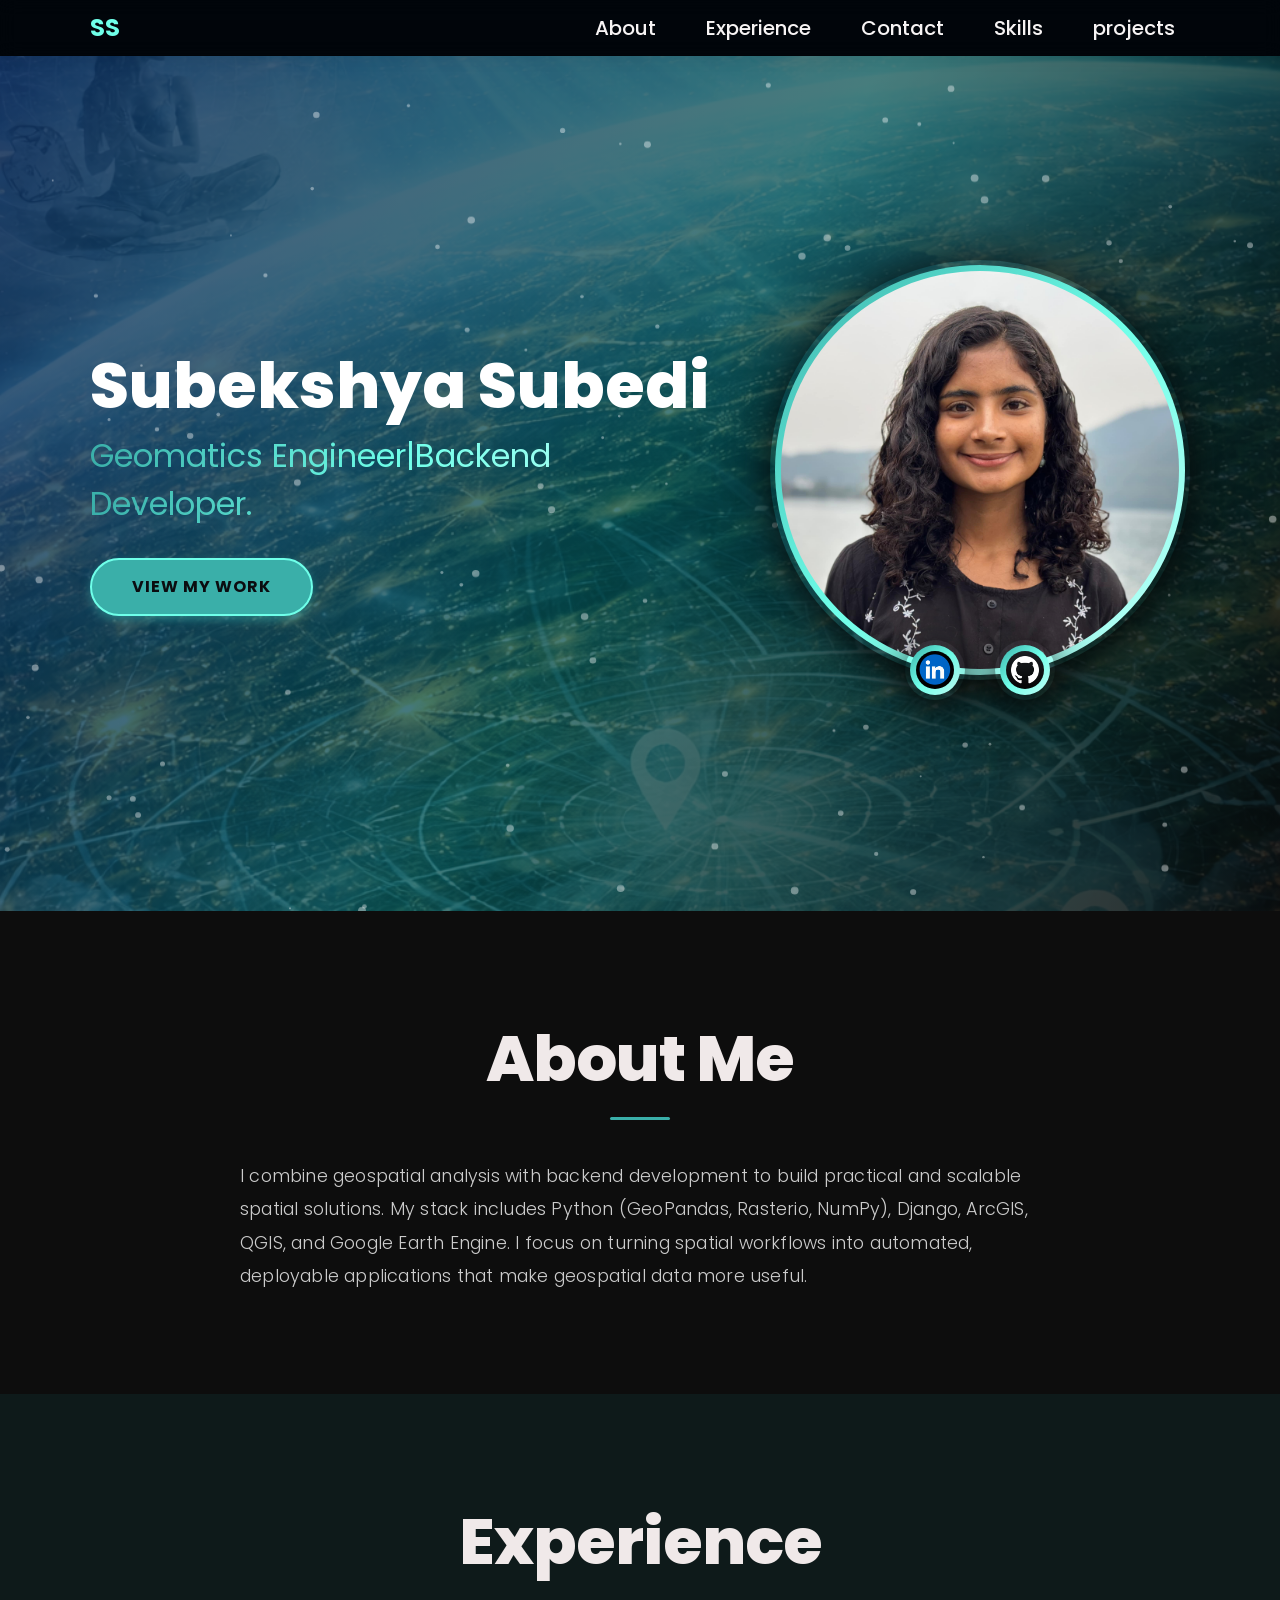
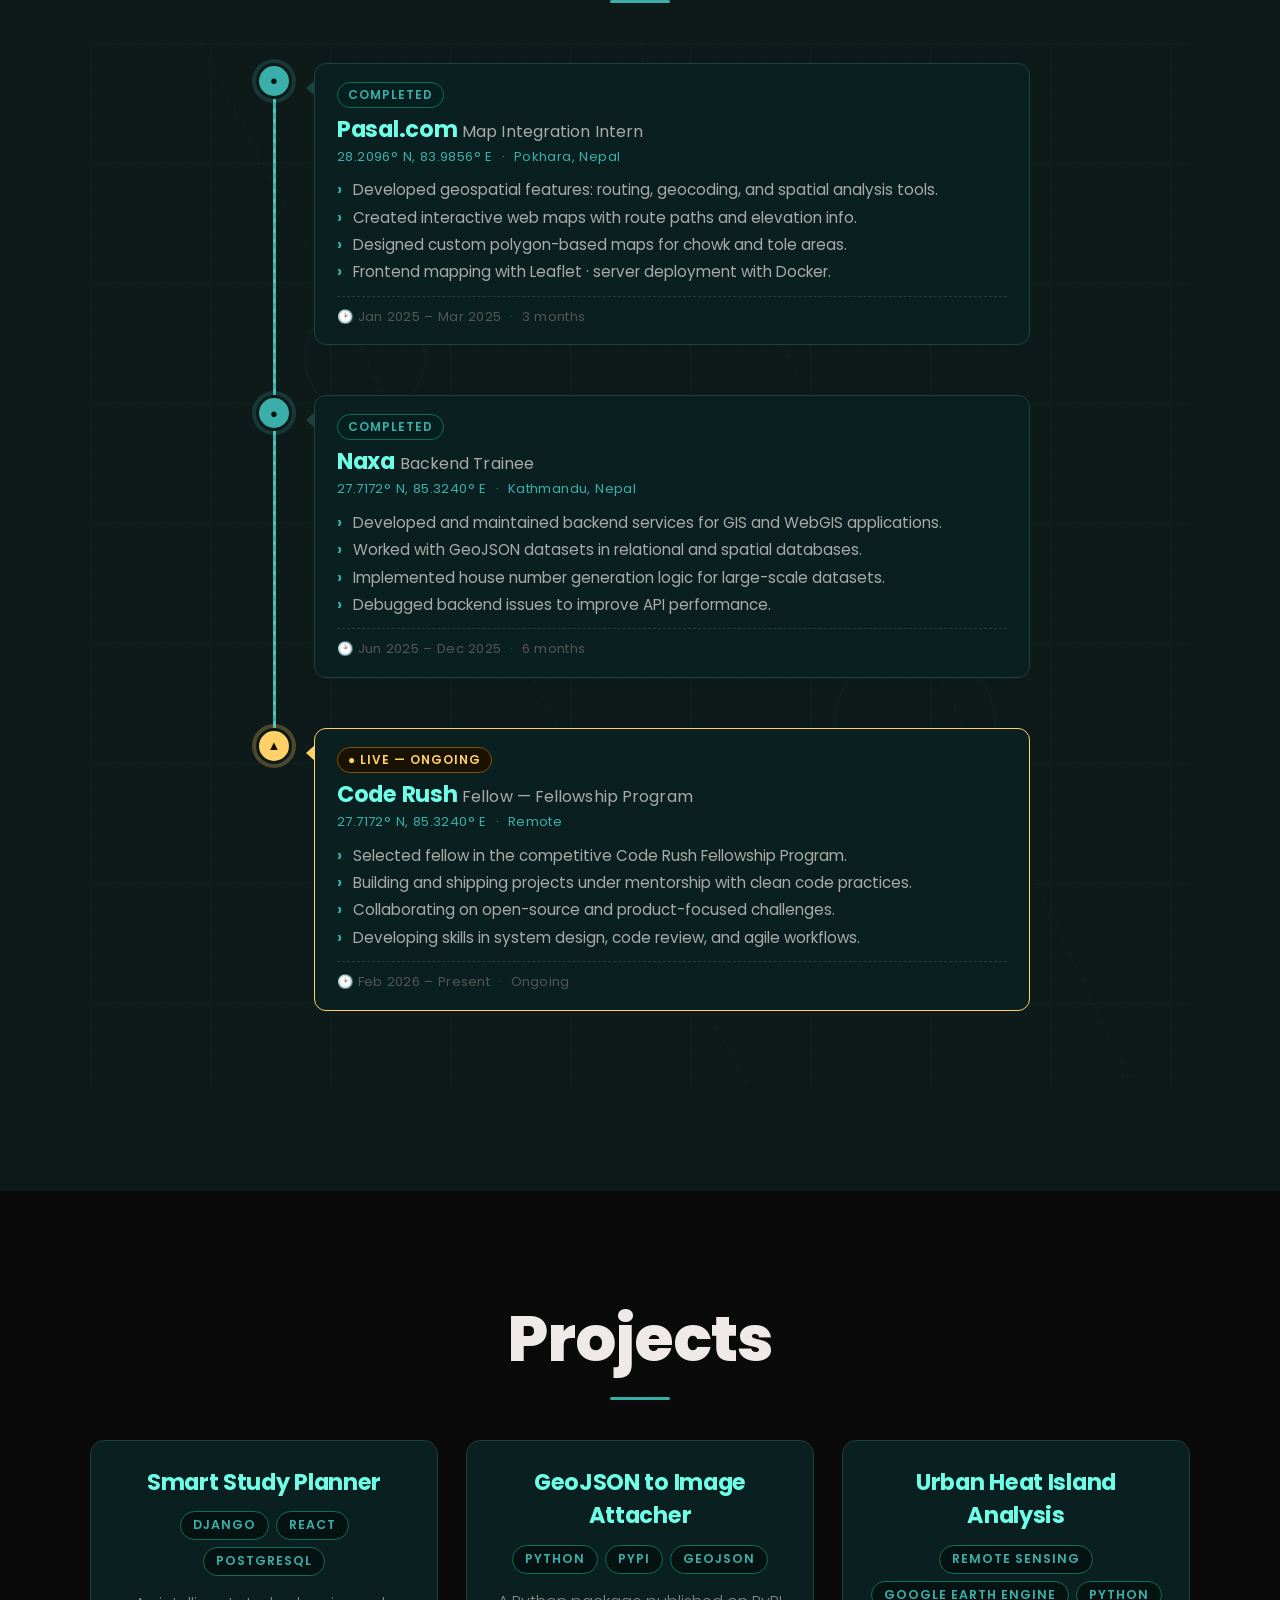
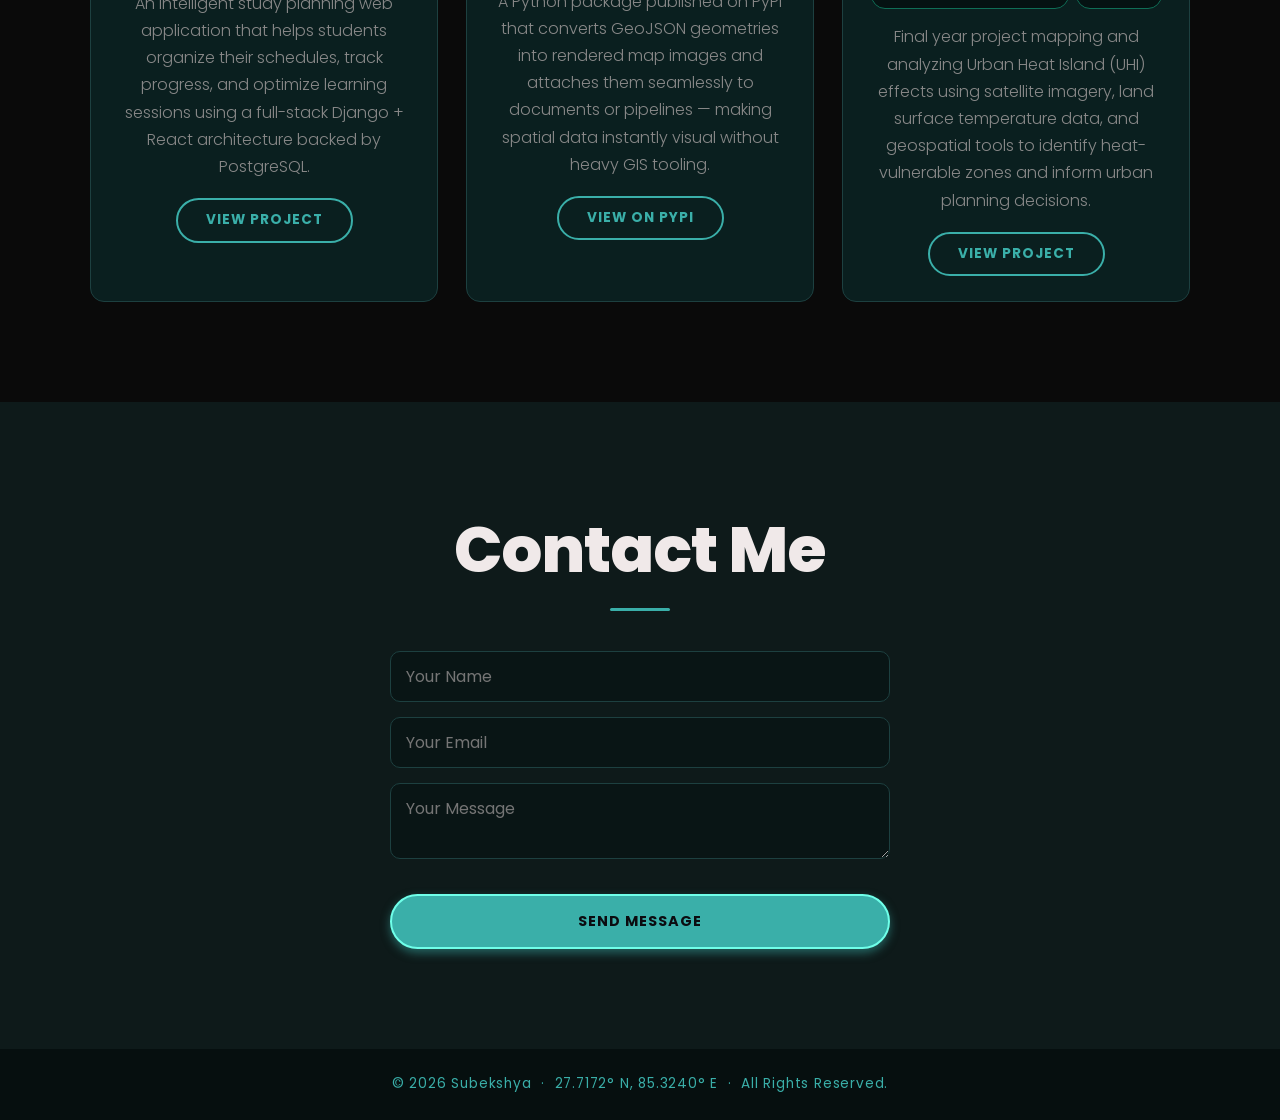
==== index.html @ 86bfb2a7 "Initial commit" ====
<!DOCTYPE html>
<html lang="en">
<head>
  <meta charset="UTF-8">
  <meta name="viewport" content="width=device-width, initial-scale=1.0">
  <title>Subekshya Portfolio</title>
  <link rel="stylesheet" href="style.css">
  <link href="https://fonts.googleapis.com/css2?family=Poppins:wght@300;400;600;700&display=swap" rel="stylesheet">
</head>
<body>
  <header>
    <div class="container header-container">
      <h1 class="logo">SS</h1>
      <nav>
        <ul>
          <li><a href="#about">About</a></li>
          <li><a href="#Experience">Experience</a></li>
          <li><a href="#contact">Contact</a></li>
          <li><a href="#Skills">Skills</a></li>
          <li><a href="#projects">projects</a></li>
        </ul>
      </nav>
    </div>
  </header>

<section id="hero">
  <div class="hero-bg"></div>
  <div class="container hero-content">
    <div class="hero-text">
      <h2 class="hero-name">Subekshya Subedi</h2>
      <p class="hero">Geomatics Engineer|Backend Developer.</p>
      <a href="#projects" class="btn-primary fade-in">View My Work</a>
    </div>
    <div class="hero-image floating">
      <img src="images/your-photo.jpg" alt="Subekshya Portrait">
      <div class="social-links fade-in">
        <a href="https://www.linkedin.com/in/YOUR-LINKEDIN" target="_blank">
          <img src="images/linkin.png" alt="LinkedIn Logo">
        </a>
        <a href="https://github.com/YOUR-GITHUB" target="_blank">
          <img src="images/github.png" alt="GitHub Logo">
        </a>
      </div>
    </div>
  </div>
  <canvas id="heroParticles"></canvas>
</section>

  <section id="about">
    <div class="container">
      <h2 class="section-title">About Me</h2>
      <p class="about-text">I combine geospatial analysis with backend development to build practical and scalable spatial solutions. My stack includes Python (GeoPandas, Rasterio, NumPy), Django, ArcGIS, QGIS, and Google Earth Engine. I focus on turning spatial workflows into automated, deployable applications that make geospatial data more useful.</p>
    </div>
  </section>

  <section id="experience">
    <div class="container">
      <h2 class="section-title">Experience</h2>

      <div class="geo-map">
        <svg class="geo-grid-bg" preserveAspectRatio="xMidYMid slice" xmlns="http://www.w3.org/2000/svg">
          <defs>
            <pattern id="smallgrid" width="24" height="24" patternUnits="userSpaceOnUse">
              <path d="M 24 0 L 0 0 0 24" fill="none" stroke="#3AAFA9" stroke-width="0.3"/>
            </pattern>
            <pattern id="biggrid" width="120" height="120" patternUnits="userSpaceOnUse">
              <rect width="120" height="120" fill="url(#smallgrid)"/>
              <path d="M 120 0 L 0 0 0 120" fill="none" stroke="#3AAFA9" stroke-width="0.6"/>
            </pattern>
          </defs>
          <rect width="100%" height="100%" fill="url(#biggrid)" opacity="0.08"/>
          <line x1="10%" y1="0" x2="60%" y2="100%" stroke="#3AAFA9" stroke-width="0.4" stroke-dasharray="5,10" opacity="0.12"/>
          <line x1="50%" y1="0" x2="95%" y2="100%" stroke="#3AAFA9" stroke-width="0.4" stroke-dasharray="5,10" opacity="0.12"/>
          <circle cx="25%" cy="30%" r="60" fill="none" stroke="#3AAFA9" stroke-width="0.5" opacity="0.1"/>
          <circle cx="75%" cy="65%" r="80" fill="none" stroke="#3AAFA9" stroke-width="0.5" opacity="0.1"/>
        </svg>

        <div class="geo-route">

          <!-- Stop 1 -->
          <div class="geo-stop">
            <div class="geo-spine">
              <div class="geo-pin geo-pin--done">&#9679;</div>
              <div class="geo-line geo-line--filled"></div>
            </div>
            <div class="geo-card">
              <span class="geo-badge geo-badge--done">Completed</span>
              <h3 class="geo-org">Pasal.com <span class="geo-role">Map Integration Intern</span></h3>
              <p class="geo-coord">28.2096° N, 83.9856° E &nbsp;·&nbsp; Pokhara, Nepal</p>
              <ul class="geo-bullets">
                <li>Developed geospatial features: routing, geocoding, and spatial analysis tools.</li>
                <li>Created interactive web maps with route paths and elevation info.</li>
                <li>Designed custom polygon-based maps for chowk and tole areas.</li>
                <li>Frontend mapping with Leaflet · server deployment with Docker.</li>
              </ul>
              <p class="geo-date">&#128337; Jan 2025 – Mar 2025 &nbsp;·&nbsp; 3 months</p>
            </div>
          </div>

          <!-- Stop 2 -->
          <div class="geo-stop">
            <div class="geo-spine">
              <div class="geo-pin geo-pin--done">&#9679;</div>
              <div class="geo-line geo-line--filled"></div>
            </div>
            <div class="geo-card">
              <span class="geo-badge geo-badge--done">Completed</span>
              <h3 class="geo-org">Naxa <span class="geo-role">Backend Trainee</span></h3>
              <p class="geo-coord">27.7172° N, 85.3240° E &nbsp;·&nbsp; Kathmandu, Nepal</p>
              <ul class="geo-bullets">
                <li>Developed and maintained backend services for GIS and WebGIS applications.</li>
                <li>Worked with GeoJSON datasets in relational and spatial databases.</li>
                <li>Implemented house number generation logic for large-scale datasets.</li>
                <li>Debugged backend issues to improve API performance.</li>
              </ul>
              <p class="geo-date">&#128337; Jun 2025 – Dec 2025 &nbsp;·&nbsp; 6 months</p>
            </div>
          </div>

          <!-- Stop 3 — current -->
          <div class="geo-stop">
            <div class="geo-spine">
              <div class="geo-pin geo-pin--current">&#9650;</div>
            </div>
            <div class="geo-card geo-card--current">
              <span class="geo-badge geo-badge--current">&#9679; Live — Ongoing</span>
              <h3 class="geo-org">Code Rush <span class="geo-role">Fellow — Fellowship Program</span></h3>
              <p class="geo-coord">27.7172° N, 85.3240° E &nbsp;·&nbsp; Remote</p>
              <ul class="geo-bullets">
                <li>Selected fellow in the competitive Code Rush Fellowship Program.</li>
                <li>Building and shipping projects under mentorship with clean code practices.</li>
                <li>Collaborating on open-source and product-focused challenges.</li>
                <li>Developing skills in system design, code review, and agile workflows.</li>
              </ul>
              <p class="geo-date">&#128337; Feb 2026 – Present &nbsp;·&nbsp; Ongoing</p>
            </div>
          </div>

        </div>
      </div>
    </div>
  </section>

  <section id="projects">
    <div class="container">
      <h2 class="section-title">Projects</h2>
      <div class="project-grid">

        <div class="project-card">
          <h3>Smart Study Planner</h3>
          <div class="project-tags">
            <span class="tag">Django</span>
            <span class="tag">React</span>
            <span class="tag">PostgreSQL</span>
          </div>
          <p>An intelligent study planning web application that helps students organize their schedules, track progress, and optimize learning sessions using a full-stack Django + React architecture backed by PostgreSQL.</p>
          <a href="#" class="btn-secondary">View Project</a>
        </div>

        <div class="project-card">
          <h3>GeoJSON to Image Attacher</h3>
          <div class="project-tags">
            <span class="tag">Python</span>
            <span class="tag">PyPI</span>
            <span class="tag">GeoJSON</span>
          </div>
          <p>A Python package published on PyPI that converts GeoJSON geometries into rendered map images and attaches them seamlessly to documents or pipelines — making spatial data instantly visual without heavy GIS tooling.</p>
          <a href="https://pypi.org/project/geojson-image-attacher/" target="_blank" class="btn-secondary">View on PyPI</a>
        </div>

        <div class="project-card">
          <h3>Urban Heat Island Analysis</h3>
          <div class="project-tags">
            <span class="tag">Remote Sensing</span>
            <span class="tag">Google Earth Engine</span>
            <span class="tag">Python</span>
          </div>
          <p>Final year project mapping and analyzing Urban Heat Island (UHI) effects using satellite imagery, land surface temperature data, and geospatial tools to identify heat-vulnerable zones and inform urban planning decisions.</p>
          <a href="#" class="btn-secondary">View Project</a>
        </div>

      </div>
    </div>
  </section>

  <section id="contact">
    <div class="container">
      <h2 class="section-title">Contact Me</h2>
      <form id="contactForm">
        <input type="text" placeholder="Your Name" required>
        <input type="email" placeholder="Your Email" required>
        <textarea placeholder="Your Message" required></textarea>
        <button type="submit" class="btn-primary">Send Message</button>
      </form>
    </div>
  </section>

  <footer>
    <p>&copy; 2026 Subekshya &nbsp;·&nbsp; 27.7172° N, 85.3240° E &nbsp;·&nbsp; All Rights Reserved.</p>
  </footer>

  <script src="interactive.js"></script>
</body>
</html>
---- style.css ----
/* Google Font: Poppins */
html {
  scroll-behavior: smooth;
}

* {
  margin: 0;
  padding: 0;
  box-sizing: border-box;
  font-family: 'Poppins', sans-serif;
}

body {
  background: #0a0a0a;
  color: #f0e9e9;
  line-height: 1.5;
  transition: background 0.3s, color 0.3s;
}

/* Containers */
.container {
  width: 90%;
  max-width: 1100px;
  margin: auto;
}

/* ── HEADER ── */
header {
  background: rgba(0, 5, 10, 0.9);
  padding: 10px 0;
  box-shadow: 0 5px 15px rgba(0,0,0,0.05);
  backdrop-filter: blur(9px);
  position: sticky;
  top: 0;
  z-index: 100;
}

.header-container {
  display: flex;
  justify-content: space-between;
  align-items: center;
}

.logo {
  font-weight: 700;
  font-size: 1.5rem;
  color: #6FFFE9;
}

nav ul {
  list-style: none;
  display: flex;
  justify-content: center;
  align-items: center;
  gap: 20px;
  font-size: 20px;
}

nav ul li a {
  text-decoration: none;
  color: #f7f4f4;
  font-weight: 500;
  padding: 8px 15px;
  border-radius: 5px;
  transition: all 0.3s ease;
}

nav ul li a:hover {
  background: #1a3a3a;
  color: #6FFFE9;
}

/* ══════════════════════════════════════
   HERO — DO NOT TOUCH ANYTHING BELOW
   ══════════════════════════════════════ */
.hero-bg {
  position: absolute;
  top: 0; left: 0;
  width: 100%;
  height: 100%;
  background: url('images/satellite-bg.jpg') no-repeat center center/cover;
  filter: brightness(0.7);
  z-index: 0;
  animation: bgMove 30s linear infinite;
}
.hero-bg::after {
  content: "";
  position: absolute;
  top: 0; left: 0;
  width: 100%;
  height: 100%;
  background: linear-gradient(
    120deg,
    rgba(11,61,145,0.7),
    rgba(0,128,128,0.6),
    rgba(10,10,10,0.8)
  );
}

#hero {
  min-height: 95vh;
  background-color: #0a0a0a;
  display: flex;
  align-items: center;
  position: relative;
  overflow: hidden;
  color: #fff;
}

.hero-content {
  display: flex;
  flex-direction: row;
  align-items: center;
  justify-content: space-between;
  gap: 60px;
  width: 90%;
  max-width: 1100px;
  margin: 0 auto;
  z-index: 2;
}

.hero-image {
  flex: 0 0 350px;
  display: flex;
  flex-direction: column;
  align-items: center;
}

.hero-image img {
  width: 420px;
  height: 420px;
  border-radius: 50%;
  padding: 6px;
  background: linear-gradient(135deg,#3AAFA9,#6FFFE9,#C5FFF8);
  border: 5px solid transparent;
  background-clip: padding-box, border-box;
  object-fit: cover;
  box-shadow:
    0 0 65px rgba(8,8,8,0.6),
    0 10px 30px rgba(0,0,0,0.6);
}

.social-links {
  display: flex;
  gap: 30px;
  margin-top: -40px;
}

.social-links a img {
  width: 60px;
  height: 60px;
  transition: 0.3s;
}

.social-links a img:hover {
  transform: scale(1.2);
  filter: none;
}

.hero-text {
  flex: 1;
  text-align: left;
}

.hero-name {
  font-size: 4rem;
  font-weight: 800;
  color: #fff;
  margin-bottom: 10px;
  line-height: 1.1;
  white-space: nowrap;
}

.hero {
  font-size: 2rem;
  margin-bottom: 10px;
  background: linear-gradient(90deg,#3AAFA9,#6FFFE9,#C5FFF8);
  -webkit-background-clip: text;
  -webkit-text-fill-color: transparent;
}

.btn-primary {
  display: inline-block;
  text-decoration: none;
  background: #3AAFA9;
  color: #0b0c10;
  padding: 15px 40px;
  border-radius: 50px;
  font-weight: 700;
  text-transform: uppercase;
  letter-spacing: 1px;
  box-shadow: 0 4px 10px rgba(58,175,169,0.5);
  border: 2px solid #6FFFE9;
  position: relative;
  margin-top: 20px;
}

.btn-primary:hover {
  background: #6FFFE9;
  color: #0b0c10;
  box-shadow: 0 6px 15px rgba(58,175,169,0.6);
  transform: translateY(-2px);
}

#heroParticles {
  position: absolute;
  top: 0; left: 0;
  width: 100%;
  height: 100%;
  z-index: 1;
  pointer-events: none;
}

@media(max-width: 768px) {
  .hero-content { flex-direction: column; text-align: center; }
  .hero-image { margin-top: 20px; }
}
/* ══════════════════════════════════════
   END HERO
   ══════════════════════════════════════ */

/* ── SECTIONS SHARED ── */
section {
  padding: 100px 0;
}

.section-title {
  text-align: center;
  font-size: 4rem;
  margin-bottom: 40px;
  font-weight: 800;
  position: relative;
  color: #f0e9e9;
  font-family: 'Poppins', sans-serif;
  letter-spacing: -1px;
}

.section-title::after {
  content: '';
  width: 60px;
  height: 3px;
  background: #3AAFA9;
  display: block;
  margin: 10px auto 0;
  border-radius: 2px;
}

/* ── ABOUT ── */
#about {
  background: #0d0d0d;
}

.about-text {
  font-size: 1.1rem;
  line-height: 1.9;
  color: #ccc;
  max-width: 800px;
  margin: 20px auto 0;
  text-align: left;
  font-family: 'Poppins', sans-serif;
  font-weight: 300;
  letter-spacing: 0.2px;
}

/* ── EXPERIENCE — GEO MAP ROUTE ── */
#experience {
  background: #0e1a1a;
  padding: 100px 0;
}

.geo-map {
  position: relative;
  width: 100%;
  min-height: 500px;
  padding: 20px 0 30px;
}

.geo-grid-bg {
  position: absolute;
  inset: 0;
  width: 100%;
  height: 100%;
  pointer-events: none;
  z-index: 0;
}

.geo-route {
  position: relative;
  z-index: 2;
  max-width: 780px;
  margin: 0 auto;
  display: flex;
  flex-direction: column;
}

.geo-stop {
  display: flex;
  align-items: stretch;
  gap: 0;
}

/* spine: pin + line */
.geo-spine {
  display: flex;
  flex-direction: column;
  align-items: center;
  width: 48px;
  flex-shrink: 0;
}

.geo-pin {
  width: 36px;
  height: 36px;
  border-radius: 50%;
  display: flex;
  align-items: center;
  justify-content: center;
  font-size: 13px;
  font-weight: 700;
  flex-shrink: 0;
  z-index: 3;
  border: 3px solid #0e1a1a;
}

.geo-pin--done {
  background: #3AAFA9;
  color: #051212;
  box-shadow: 0 0 0 4px rgba(58,175,169,0.2);
}

.geo-pin--current {
  background: #FFD166;
  color: #1a1000;
  box-shadow: 0 0 0 4px rgba(255,209,102,0.25);
  animation: pulse-pin 2s infinite;
}

@keyframes pulse-pin {
  0%, 100% { box-shadow: 0 0 0 4px rgba(255,209,102,0.25); }
  50%       { box-shadow: 0 0 0 8px rgba(255,209,102,0.08); }
}

.geo-line {
  width: 3px;
  flex: 1;
  min-height: 50px;
  background: #1d4040;
  position: relative;
}

.geo-line--filled {
  background: #3AAFA9;
}

.geo-line--filled::after {
  content: '';
  position: absolute;
  inset: 0;
  background: repeating-linear-gradient(
    to bottom,
    rgba(111,255,233,0.3) 0,
    rgba(111,255,233,0.3) 4px,
    transparent 4px,
    transparent 10px
  );
}

/* card */
.geo-card {
  flex: 1;
  background: #0a1f1f;
  border: 1px solid #1d4040;
  border-radius: 12px;
  padding: 18px 22px;
  margin: 0 0 50px 16px;
  position: relative;
}

.geo-card::before {
  content: '';
  position: absolute;
  left: -9px;
  top: 16px;
  width: 0;
  height: 0;
  border-top: 8px solid transparent;
  border-bottom: 8px solid transparent;
  border-right: 9px solid #1d4040;
}

.geo-card--current {
  border-color: #FFD166;
}

.geo-card--current::before {
  border-right-color: #FFD166;
}

.geo-badge {
  display: inline-block;
  font-size: 0.75rem;
  font-weight: 600;
  padding: 3px 10px;
  border-radius: 20px;
  text-transform: uppercase;
  letter-spacing: 1px;
  margin-bottom: 8px;
  font-family: 'Poppins', sans-serif;
}

.geo-badge--done {
  background: #051f1f;
  color: #3AAFA9;
  border: 1px solid #0F6E56;
}

.geo-badge--current {
  background: #1a1200;
  color: #FFD166;
  border: 1px solid #854F0B;
}

.geo-org {
  font-size: 1.4rem;
  font-weight: 700;
  color: #6FFFE9;
  margin-bottom: 4px;
  font-family: 'Poppins', sans-serif;
  letter-spacing: -0.3px;
  line-height: 1.2;
}

.geo-role {
  font-size: 1rem;
  font-weight: 400;
  color: #aaa;
  font-family: 'Poppins', sans-serif;
  letter-spacing: 0.1px;
}

.geo-coord {
  font-size: 0.82rem;
  color: #3AAFA9;
  font-family: 'Poppins', sans-serif;
  font-weight: 400;
  margin-bottom: 10px;
  letter-spacing: 0.4px;
}

.geo-bullets {
  list-style: none;
  padding: 0;
  margin-bottom: 10px;
}

.geo-bullets li {
  font-size: 0.95rem;
  color: #aaa;
  line-height: 1.8;
  padding-left: 16px;
  position: relative;
  font-family: 'Poppins', sans-serif;
  font-weight: 400;
}

.geo-bullets li::before {
  content: '›';
  position: absolute;
  left: 0;
  color: #3AAFA9;
  font-weight: 700;
}

.geo-date {
  font-size: 0.82rem;
  color: #555;
  font-family: 'Poppins', sans-serif;
  font-weight: 400;
  padding-top: 10px;
  border-top: 1px dashed #1d4040;
  letter-spacing: 0.3px;
}

@media(max-width: 768px) {
  .geo-spine { width: 32px; }
  .geo-card { padding: 14px 16px; margin-left: 10px; }
  .geo-org { font-size: 1rem; }
}

/* ── PROJECTS ── */
#projects {
  background: #0a0a0a;
}

.project-grid {
  display: grid;
  grid-template-columns: repeat(auto-fit, minmax(280px, 1fr));
  gap: 28px;
}

.project-card {
  background: #0a1f1f;
  border: 1px solid #1d4040;
  padding: 25px;
  border-radius: 14px;
  transition: all 0.3s ease;
  text-align: center;
}

.project-card:hover {
  transform: translateY(-8px);
  border-color: #3AAFA9;
  box-shadow: 0 8px 30px rgba(58,175,169,0.15);
}

.project-card h3 {
  margin-bottom: 12px;
  color: #6FFFE9;
  font-size: 1.4rem;
  font-weight: 700;
  font-family: 'Poppins', sans-serif;
  letter-spacing: -0.3px;
}

.project-card p {
  margin-bottom: 18px;
  color: #888;
  font-size: 1rem;
  line-height: 1.7;
  font-family: 'Poppins', sans-serif;
  font-weight: 300;
}

/* Project tech stack tags */
.project-tags {
  display: flex;
  flex-wrap: wrap;
  justify-content: center;
  gap: 7px;
  margin-bottom: 14px;
}

.tag {
  background: #051212;
  color: #3AAFA9;
  font-size: 0.78rem;
  font-weight: 600;
  letter-spacing: 1px;
  padding: 4px 12px;
  border-radius: 50px;
  border: 1px solid #0F6E56;
  text-transform: uppercase;
  font-family: 'Poppins', sans-serif;
}

.btn-secondary {
  background: transparent;
  color: #3AAFA9;
  padding: 10px 28px;
  border-radius: 50px;
  text-decoration: none;
  font-weight: 700;
  font-size: 0.85rem;
  border: 2px solid #3AAFA9;
  transition: all 0.3s ease;
  display: inline-block;
  text-transform: uppercase;
  letter-spacing: 1px;
  font-family: 'Poppins', sans-serif;
}

.btn-secondary:hover {
  background: #3AAFA9;
  color: #051212;
}

/* ── CONTACT ── */
#contact {
  background: #0e1a1a;
}

form {
  max-width: 500px;
  margin: auto;
  display: flex;
  flex-direction: column;
  gap: 15px;
}

form input,
form textarea {
  padding: 12px 15px;
  border-radius: 10px;
  border: 1px solid #1d4040;
  background: #091515;
  color: #f0e9e9;
  font-size: 1rem;
  font-family: 'Poppins', sans-serif;
  font-weight: 400;
  transition: all 0.3s ease;
}

form input:focus,
form textarea:focus {
  outline: none;
  border-color: #3AAFA9;
  box-shadow: 0 0 10px rgba(58,175,169,0.2);
}

form button {
  padding: 15px 20px;
  border-radius: 50px;
  border: 2px solid #6FFFE9;
  background: #3AAFA9;
  color: #051212;
  font-weight: 700;
  font-size: 0.9rem;
  cursor: pointer;
  letter-spacing: 1px;
  text-transform: uppercase;
  font-family: 'Poppins', sans-serif;
  transition: all 0.3s ease;
}

form button:hover {
  background: #6FFFE9;
  transform: translateY(-2px);
}

/* ── FOOTER ── */
footer {
  text-align: center;
  padding: 25px 0;
  background: #060f0f;
  color: #3AAFA9;
  font-family: 'Poppins', sans-serif;
  font-size: 0.85rem;
  font-weight: 400;
  letter-spacing: 0.8px;
}
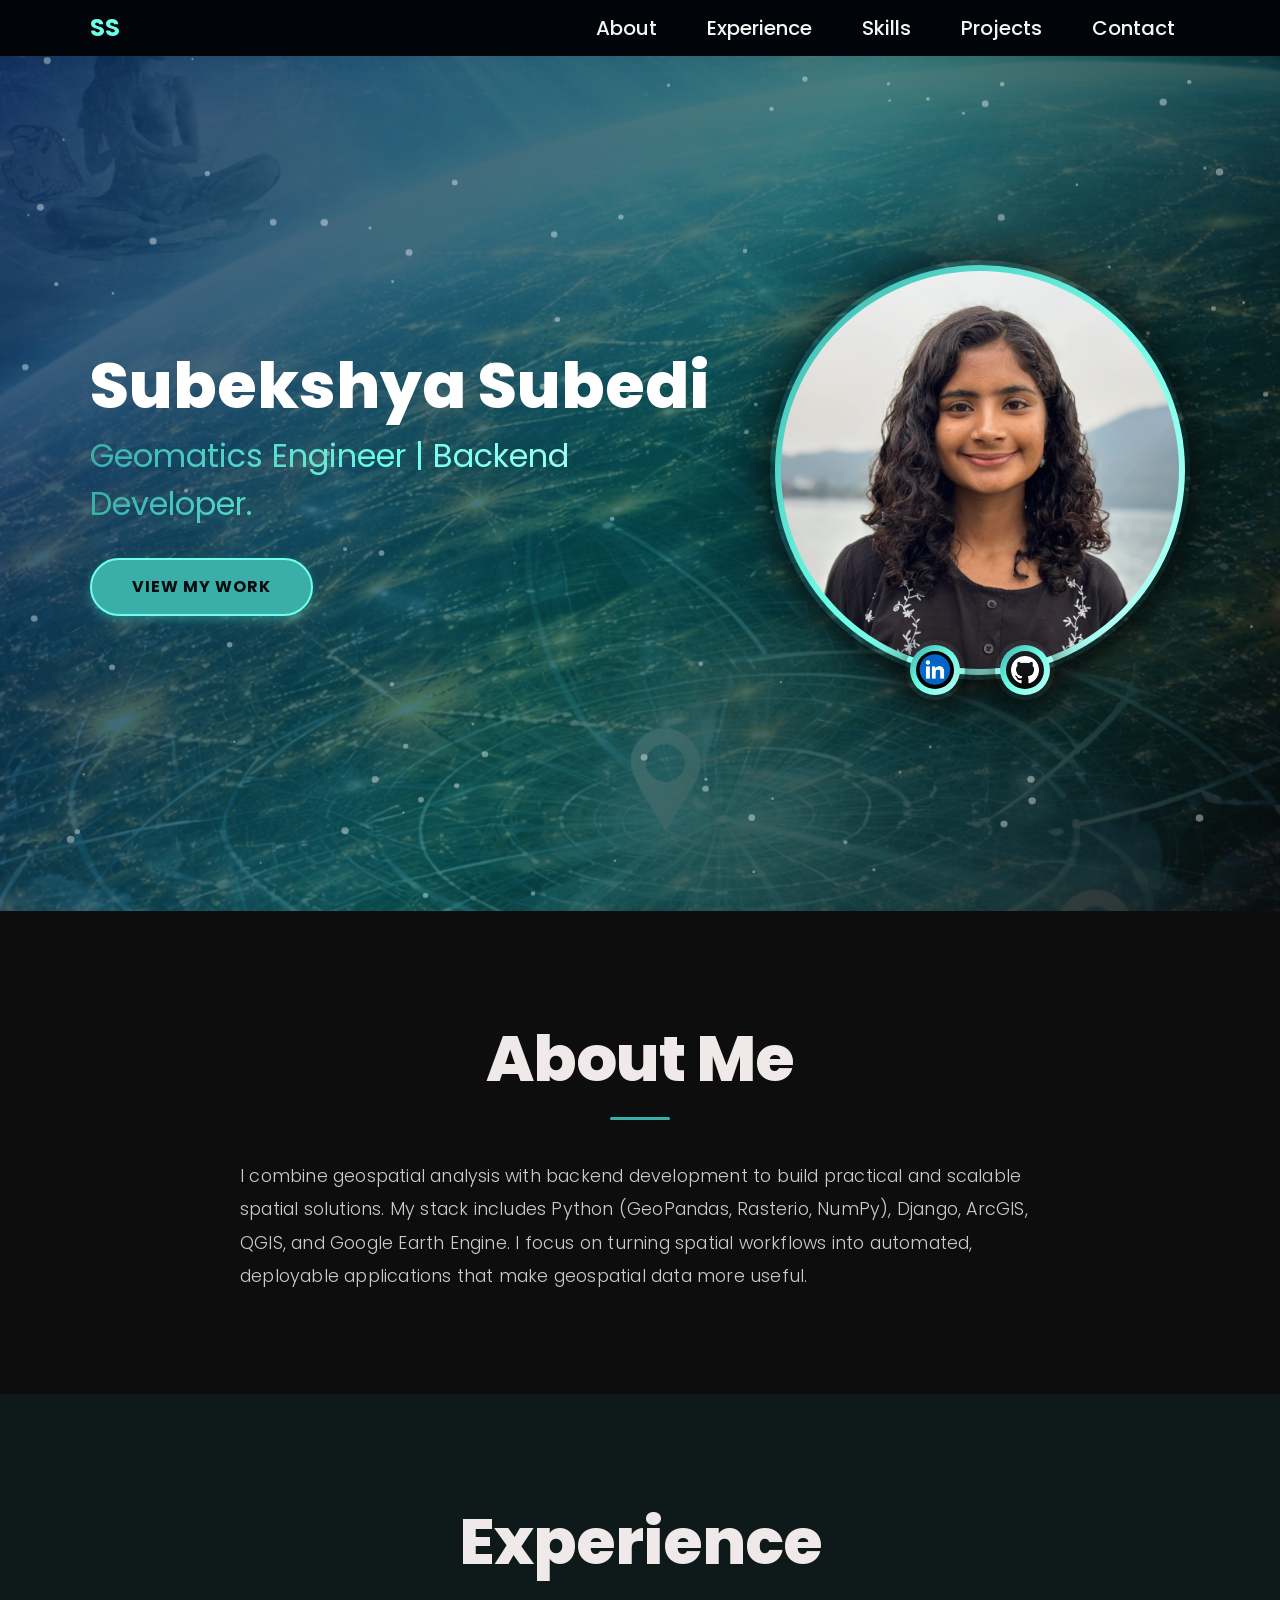
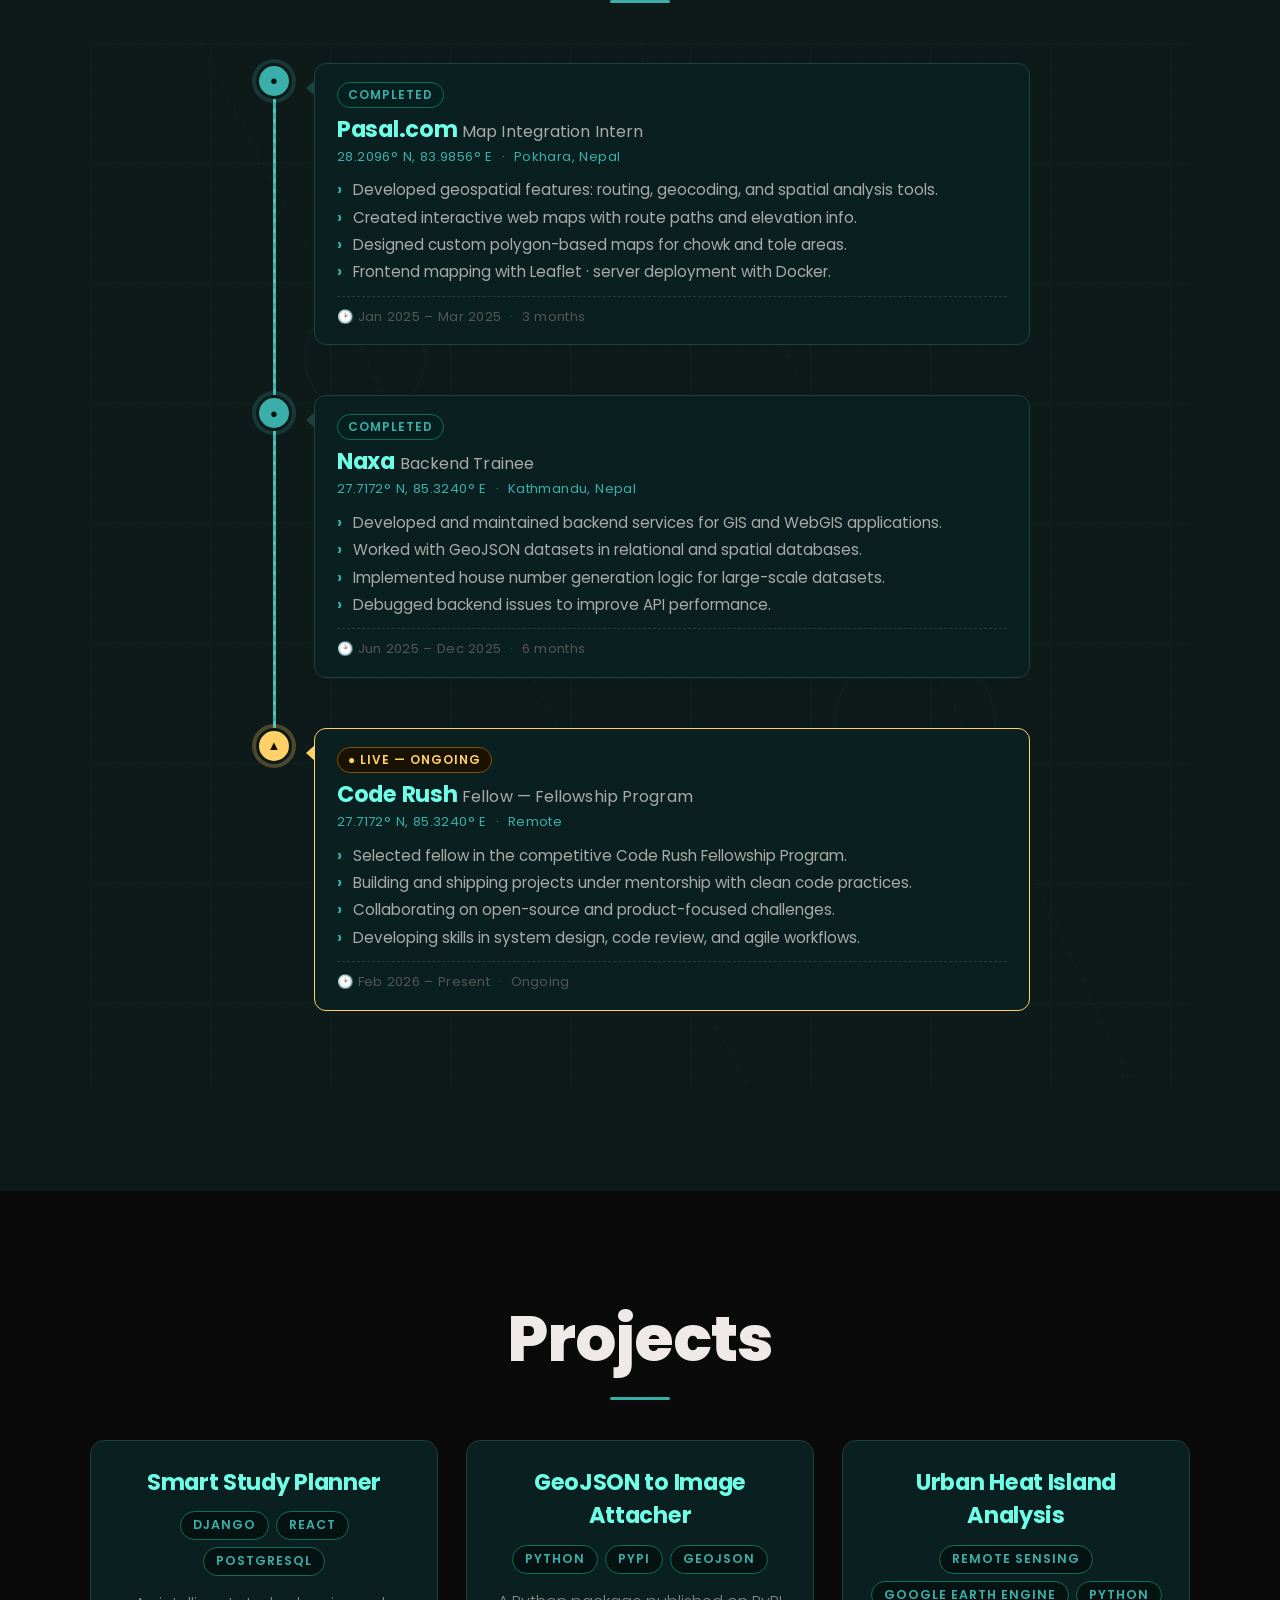
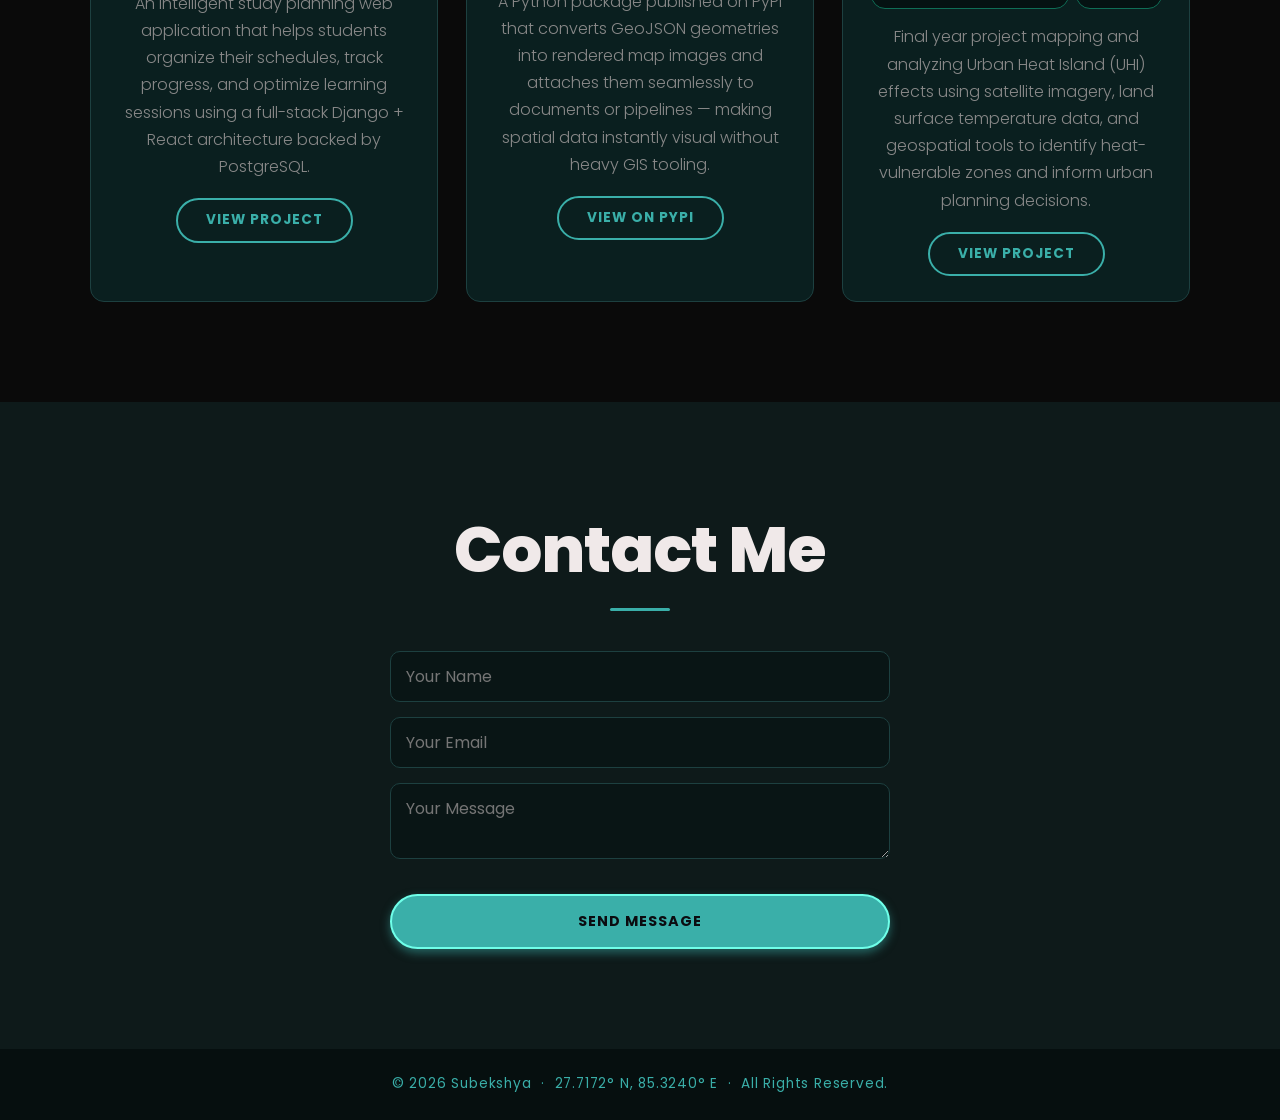
==== commit a9dae0b6: "fix: kept in the seperate files so it will be easy to update" ====
--- a/index.html
+++ b/index.html
@@ -4,59 +4,87 @@
   <meta charset="UTF-8">
   <meta name="viewport" content="width=device-width, initial-scale=1.0">
   <title>Subekshya Portfolio</title>
-  <link rel="stylesheet" href="style.css">
+
+  <!-- ── Fonts ── -->
   <link href="https://fonts.googleapis.com/css2?family=Poppins:wght@300;400;600;700&display=swap" rel="stylesheet">
+
+  <!-- ── Styles — edit each file separately ── -->
+  <link rel="stylesheet" href="css/base.css">       <!-- global resets & shared buttons -->
+  <link rel="stylesheet" href="css/nav.css">        <!-- header & navigation            -->
+  <link rel="stylesheet" href="css/hero.css">       <!-- hero section                   -->
+  <link rel="stylesheet" href="css/about.css">      <!-- about section                  -->
+  <link rel="stylesheet" href="css/experience.css"> <!-- experience / geo route         -->
+  <link rel="stylesheet" href="css/projects.css">   <!-- project cards                  -->
+  <link rel="stylesheet" href="css/contact.css">    <!-- contact form & footer          -->
 </head>
 <body>
+
+  <!-- ════════════════════════════════════
+       SECTIONS — edit each file separately
+       sections/nav.html
+       sections/hero.html
+       sections/about.html
+       sections/experience.html
+       sections/projects.html
+       sections/contact.html
+  ════════════════════════════════════ -->
+
+  <!-- NAV -->
   <header>
     <div class="container header-container">
       <h1 class="logo">SS</h1>
       <nav>
         <ul>
           <li><a href="#about">About</a></li>
-          <li><a href="#Experience">Experience</a></li>
+          <li><a href="#experience">Experience</a></li>
+          <li><a href="#Skills">Skills</a></li>
+          <li><a href="#projects">Projects</a></li>
           <li><a href="#contact">Contact</a></li>
-          <li><a href="#Skills">Skills</a></li>
-          <li><a href="#projects">projects</a></li>
         </ul>
       </nav>
     </div>
   </header>
 
-<section id="hero">
-  <div class="hero-bg"></div>
-  <div class="container hero-content">
-    <div class="hero-text">
-      <h2 class="hero-name">Subekshya Subedi</h2>
-      <p class="hero">Geomatics Engineer|Backend Developer.</p>
-      <a href="#projects" class="btn-primary fade-in">View My Work</a>
-    </div>
-    <div class="hero-image floating">
-      <img src="images/your-photo.jpg" alt="Subekshya Portrait">
-      <div class="social-links fade-in">
-        <a href="https://www.linkedin.com/in/YOUR-LINKEDIN" target="_blank">
-          <img src="images/linkin.png" alt="LinkedIn Logo">
-        </a>
-        <a href="https://github.com/YOUR-GITHUB" target="_blank">
-          <img src="images/github.png" alt="GitHub Logo">
-        </a>
-      </div>
-    </div>
-  </div>
-  <canvas id="heroParticles"></canvas>
-</section>
-
+  <!-- HERO -->
+  <section id="hero">
+    <div class="hero-bg"></div>
+    <div class="container hero-content">
+      <div class="hero-text">
+        <h2 class="hero-name">Subekshya Subedi</h2>
+        <p class="hero">Geomatics Engineer | Backend Developer.</p>
+        <a href="#projects" class="btn-primary fade-in">View My Work</a>
+      </div>
+      <div class="hero-image floating">
+        <img src="images/your-photo.jpg" alt="Subekshya Portrait">
+        <div class="social-links fade-in">
+          <a href="https://www.linkedin.com/in/YOUR-LINKEDIN" target="_blank">
+            <img src="images/linkin.png" alt="LinkedIn Logo">
+          </a>
+          <a href="https://github.com/YOUR-GITHUB" target="_blank">
+            <img src="images/github.png" alt="GitHub Logo">
+          </a>
+        </div>
+      </div>
+    </div>
+    <canvas id="heroParticles"></canvas>
+  </section>
+
+  <!-- ABOUT -->
   <section id="about">
     <div class="container">
       <h2 class="section-title">About Me</h2>
-      <p class="about-text">I combine geospatial analysis with backend development to build practical and scalable spatial solutions. My stack includes Python (GeoPandas, Rasterio, NumPy), Django, ArcGIS, QGIS, and Google Earth Engine. I focus on turning spatial workflows into automated, deployable applications that make geospatial data more useful.</p>
-    </div>
-  </section>
-
+      <p class="about-text">
+        I combine geospatial analysis with backend development to build practical and scalable spatial solutions.
+        My stack includes Python (GeoPandas, Rasterio, NumPy), Django, ArcGIS, QGIS, and Google Earth Engine.
+        I focus on turning spatial workflows into automated, deployable applications that make geospatial data more useful.
+      </p>
+    </div>
+  </section>
+
+  <!-- EXPERIENCE -->
   <section id="experience">
     <div class="container">
       <h2 class="section-title">Experience</h2>
-
       <div class="geo-map">
         <svg class="geo-grid-bg" preserveAspectRatio="xMidYMid slice" xmlns="http://www.w3.org/2000/svg">
           <defs>
@@ -74,7 +102,6 @@
           <circle cx="25%" cy="30%" r="60" fill="none" stroke="#3AAFA9" stroke-width="0.5" opacity="0.1"/>
           <circle cx="75%" cy="65%" r="80" fill="none" stroke="#3AAFA9" stroke-width="0.5" opacity="0.1"/>
         </svg>
-
         <div class="geo-route">
 
           <!-- Stop 1 -->
@@ -141,6 +168,7 @@
     </div>
   </section>
 
+  <!-- PROJECTS -->
   <section id="projects">
     <div class="container">
       <h2 class="section-title">Projects</h2>
@@ -153,7 +181,9 @@
             <span class="tag">React</span>
             <span class="tag">PostgreSQL</span>
           </div>
-          <p>An intelligent study planning web application that helps students organize their schedules, track progress, and optimize learning sessions using a full-stack Django + React architecture backed by PostgreSQL.</p>
+          <p>An intelligent study planning web application that helps students organize their schedules,
+             track progress, and optimize learning sessions using a full-stack Django + React architecture
+             backed by PostgreSQL.</p>
           <a href="#" class="btn-secondary">View Project</a>
         </div>
 
@@ -164,7 +194,9 @@
             <span class="tag">PyPI</span>
             <span class="tag">GeoJSON</span>
           </div>
-          <p>A Python package published on PyPI that converts GeoJSON geometries into rendered map images and attaches them seamlessly to documents or pipelines — making spatial data instantly visual without heavy GIS tooling.</p>
+          <p>A Python package published on PyPI that converts GeoJSON geometries into rendered map images
+             and attaches them seamlessly to documents or pipelines — making spatial data instantly visual
+             without heavy GIS tooling.</p>
           <a href="https://pypi.org/project/geojson-image-attacher/" target="_blank" class="btn-secondary">View on PyPI</a>
         </div>
 
@@ -175,7 +207,9 @@
             <span class="tag">Google Earth Engine</span>
             <span class="tag">Python</span>
           </div>
-          <p>Final year project mapping and analyzing Urban Heat Island (UHI) effects using satellite imagery, land surface temperature data, and geospatial tools to identify heat-vulnerable zones and inform urban planning decisions.</p>
+          <p>Final year project mapping and analyzing Urban Heat Island (UHI) effects using satellite imagery,
+             land surface temperature data, and geospatial tools to identify heat-vulnerable zones and inform
+             urban planning decisions.</p>
           <a href="#" class="btn-secondary">View Project</a>
         </div>
 
@@ -183,6 +217,7 @@
     </div>
   </section>
 
+  <!-- CONTACT -->
   <section id="contact">
     <div class="container">
       <h2 class="section-title">Contact Me</h2>
@@ -195,10 +230,15 @@
     </div>
   </section>
 
+  <!-- FOOTER -->
   <footer>
     <p>&copy; 2026 Subekshya &nbsp;·&nbsp; 27.7172° N, 85.3240° E &nbsp;·&nbsp; All Rights Reserved.</p>
   </footer>
 
-  <script src="interactive.js"></script>
+  <!-- ── Scripts — edit each file separately ── -->
+  <script src="js/particles.js"></script>   <!-- Hero canvas particles     -->
+  <script src="js/timeline.js"></script>    <!-- Experience scroll reveal   -->
+  <script src="js/contact.js"></script>     <!-- Contact form submission    -->
+
 </body>
 </html>
--- a/css/base.css
+++ b/css/base.css
@@ -0,0 +1,94 @@
+/* ── BASE — global resets & shared styles ── */
+html {
+  scroll-behavior: smooth;
+}
+
+* {
+  margin: 0;
+  padding: 0;
+  box-sizing: border-box;
+  font-family: 'Poppins', sans-serif;
+}
+
+body {
+  background: #0a0a0a;
+  color: #f0e9e9;
+  line-height: 1.5;
+  transition: background 0.3s, color 0.3s;
+}
+
+.container {
+  width: 90%;
+  max-width: 1100px;
+  margin: auto;
+}
+
+section {
+  padding: 100px 0;
+}
+
+.section-title {
+  text-align: center;
+  font-size: 4rem;
+  margin-bottom: 40px;
+  font-weight: 800;
+  position: relative;
+  color: #f0e9e9;
+  font-family: 'Poppins', sans-serif;
+  letter-spacing: -1px;
+}
+
+.section-title::after {
+  content: '';
+  width: 60px;
+  height: 3px;
+  background: #3AAFA9;
+  display: block;
+  margin: 10px auto 0;
+  border-radius: 2px;
+}
+
+/* Shared buttons */
+.btn-primary {
+  display: inline-block;
+  text-decoration: none;
+  background: #3AAFA9;
+  color: #0b0c10;
+  padding: 15px 40px;
+  border-radius: 50px;
+  font-weight: 700;
+  text-transform: uppercase;
+  letter-spacing: 1px;
+  box-shadow: 0 4px 10px rgba(58,175,169,0.5);
+  border: 2px solid #6FFFE9;
+  position: relative;
+  margin-top: 20px;
+}
+
+.btn-primary:hover {
+  background: #6FFFE9;
+  color: #0b0c10;
+  box-shadow: 0 6px 15px rgba(58,175,169,0.6);
+  transform: translateY(-2px);
+}
+
+.btn-secondary {
+  background: transparent;
+  color: #3AAFA9;
+  padding: 10px 28px;
+  border-radius: 50px;
+  text-decoration: none;
+  font-weight: 700;
+  font-size: 0.85rem;
+  border: 2px solid #3AAFA9;
+  transition: all 0.3s ease;
+  display: inline-block;
+  text-transform: uppercase;
+  letter-spacing: 1px;
+  font-family: 'Poppins', sans-serif;
+}
+
+.btn-secondary:hover {
+  background: #3AAFA9;
+  color: #051212;
+}
--- a/css/nav.css
+++ b/css/nav.css
@@ -0,0 +1,45 @@
+/* ── NAV ── */
+header {
+  background: rgba(0, 5, 10, 0.9);
+  padding: 10px 0;
+  box-shadow: 0 5px 15px rgba(0,0,0,0.05);
+  backdrop-filter: blur(9px);
+  position: sticky;
+  top: 0;
+  z-index: 100;
+}
+
+.header-container {
+  display: flex;
+  justify-content: space-between;
+  align-items: center;
+}
+
+.logo {
+  font-weight: 700;
+  font-size: 1.5rem;
+  color: #6FFFE9;
+}
+
+nav ul {
+  list-style: none;
+  display: flex;
+  justify-content: center;
+  align-items: center;
+  gap: 20px;
+  font-size: 20px;
+}
+
+nav ul li a {
+  text-decoration: none;
+  color: #f7f4f4;
+  font-weight: 500;
+  padding: 8px 15px;
+  border-radius: 5px;
+  transition: all 0.3s ease;
+}
+
+nav ul li a:hover {
+  background: #1a3a3a;
+  color: #6FFFE9;
+}
--- a/css/hero.css
+++ b/css/hero.css
@@ -0,0 +1,123 @@
+/* ── HERO ── */
+#hero {
+  min-height: 95vh;
+  background-color: #0a0a0a;
+  display: flex;
+  align-items: center;
+  position: relative;
+  overflow: hidden;
+  color: #fff;
+}
+
+.hero-bg {
+  position: absolute;
+  top: 0; left: 0;
+  width: 100%;
+  height: 100%;
+  background: url('../images/satellite-bg.jpg') no-repeat center center/cover;
+  filter: brightness(0.7);
+  z-index: 0;
+  animation: bgMove 30s linear infinite;
+}
+
+.hero-bg::after {
+  content: "";
+  position: absolute;
+  top: 0; left: 0;
+  width: 100%;
+  height: 100%;
+  background: linear-gradient(
+    120deg,
+    rgba(11,61,145,0.7),
+    rgba(0,128,128,0.6),
+    rgba(10,10,10,0.8)
+  );
+}
+
+.hero-content {
+  display: flex;
+  flex-direction: row;
+  align-items: center;
+  justify-content: space-between;
+  gap: 60px;
+  width: 90%;
+  max-width: 1100px;
+  margin: 0 auto;
+  z-index: 2;
+}
+
+.hero-image {
+  flex: 0 0 350px;
+  display: flex;
+  flex-direction: column;
+  align-items: center;
+}
+
+.hero-image img {
+  width: 420px;
+  height: 420px;
+  border-radius: 50%;
+  padding: 6px;
+  background: linear-gradient(135deg, #3AAFA9, #6FFFE9, #C5FFF8);
+  border: 5px solid transparent;
+  background-clip: padding-box, border-box;
+  object-fit: cover;
+  box-shadow:
+    0 0 65px rgba(8,8,8,0.6),
+    0 10px 30px rgba(0,0,0,0.6);
+}
+
+.social-links {
+  display: flex;
+  gap: 30px;
+  margin-top: -40px;
+}
+
+.social-links a img {
+  width: 60px;
+  height: 60px;
+  transition: 0.3s;
+}
+
+.social-links a img:hover {
+  transform: scale(1.2);
+  filter: none;
+}
+
+.hero-text {
+  flex: 1;
+  text-align: left;
+}
+
+.hero-name {
+  font-size: 4rem;
+  font-weight: 800;
+  color: #fff;
+  margin-bottom: 10px;
+  line-height: 1.1;
+  white-space: nowrap;
+}
+
+.hero {
+  font-size: 2rem;
+  margin-bottom: 10px;
+  background: linear-gradient(90deg, #3AAFA9, #6FFFE9, #C5FFF8);
+  -webkit-background-clip: text;
+  -webkit-text-fill-color: transparent;
+}
+
+#heroParticles {
+  position: absolute;
+  top: 0; left: 0;
+  width: 100%;
+  height: 100%;
+  z-index: 1;
+  pointer-events: none;
+}
+
+@media (max-width: 768px) {
+  .hero-content { flex-direction: column; text-align: center; }
+  .hero-image { margin-top: 20px; }
+  .hero-name { font-size: 2.5rem; white-space: normal; }
+  .hero { font-size: 1.3rem; }
+}
--- a/css/about.css
+++ b/css/about.css
@@ -0,0 +1,16 @@
+/* ── ABOUT ── */
+#about {
+  background: #0d0d0d;
+}
+
+.about-text {
+  font-size: 1.1rem;
+  line-height: 1.9;
+  color: #ccc;
+  max-width: 800px;
+  margin: 20px auto 0;
+  text-align: left;
+  font-family: 'Poppins', sans-serif;
+  font-weight: 300;
+  letter-spacing: 0.2px;
+}
--- a/css/experience.css
+++ b/css/experience.css
@@ -0,0 +1,222 @@
+/* ── EXPERIENCE — GEO MAP ROUTE ── */
+#experience {
+  background: #0e1a1a;
+  padding: 100px 0;
+}
+
+.geo-map {
+  position: relative;
+  width: 100%;
+  min-height: 500px;
+  padding: 20px 0 30px;
+}
+
+.geo-grid-bg {
+  position: absolute;
+  inset: 0;
+  width: 100%;
+  height: 100%;
+  pointer-events: none;
+  z-index: 0;
+}
+
+.geo-route {
+  position: relative;
+  z-index: 2;
+  max-width: 780px;
+  margin: 0 auto;
+  display: flex;
+  flex-direction: column;
+}
+
+.geo-stop {
+  display: flex;
+  align-items: stretch;
+  gap: 0;
+}
+
+.geo-spine {
+  display: flex;
+  flex-direction: column;
+  align-items: center;
+  width: 48px;
+  flex-shrink: 0;
+}
+
+.geo-pin {
+  width: 36px;
+  height: 36px;
+  border-radius: 50%;
+  display: flex;
+  align-items: center;
+  justify-content: center;
+  font-size: 13px;
+  font-weight: 700;
+  flex-shrink: 0;
+  z-index: 3;
+  border: 3px solid #0e1a1a;
+}
+
+.geo-pin--done {
+  background: #3AAFA9;
+  color: #051212;
+  box-shadow: 0 0 0 4px rgba(58,175,169,0.2);
+}
+
+.geo-pin--current {
+  background: #FFD166;
+  color: #1a1000;
+  box-shadow: 0 0 0 4px rgba(255,209,102,0.25);
+  animation: pulse-pin 2s infinite;
+}
+
+@keyframes pulse-pin {
+  0%, 100% { box-shadow: 0 0 0 4px rgba(255,209,102,0.25); }
+  50%       { box-shadow: 0 0 0 8px rgba(255,209,102,0.08); }
+}
+
+.geo-line {
+  width: 3px;
+  flex: 1;
+  min-height: 50px;
+  background: #1d4040;
+  position: relative;
+}
+
+.geo-line--filled {
+  background: #3AAFA9;
+}
+
+.geo-line--filled::after {
+  content: '';
+  position: absolute;
+  inset: 0;
+  background: repeating-linear-gradient(
+    to bottom,
+    rgba(111,255,233,0.3) 0,
+    rgba(111,255,233,0.3) 4px,
+    transparent 4px,
+    transparent 10px
+  );
+}
+
+.geo-card {
+  flex: 1;
+  background: #0a1f1f;
+  border: 1px solid #1d4040;
+  border-radius: 12px;
+  padding: 18px 22px;
+  margin: 0 0 50px 16px;
+  position: relative;
+}
+
+.geo-card::before {
+  content: '';
+  position: absolute;
+  left: -9px;
+  top: 16px;
+  width: 0;
+  height: 0;
+  border-top: 8px solid transparent;
+  border-bottom: 8px solid transparent;
+  border-right: 9px solid #1d4040;
+}
+
+.geo-card--current {
+  border-color: #FFD166;
+}
+
+.geo-card--current::before {
+  border-right-color: #FFD166;
+}
+
+.geo-badge {
+  display: inline-block;
+  font-size: 0.75rem;
+  font-weight: 600;
+  padding: 3px 10px;
+  border-radius: 20px;
+  text-transform: uppercase;
+  letter-spacing: 1px;
+  margin-bottom: 8px;
+  font-family: 'Poppins', sans-serif;
+}
+
+.geo-badge--done {
+  background: #051f1f;
+  color: #3AAFA9;
+  border: 1px solid #0F6E56;
+}
+
+.geo-badge--current {
+  background: #1a1200;
+  color: #FFD166;
+  border: 1px solid #854F0B;
+}
+
+.geo-org {
+  font-size: 1.4rem;
+  font-weight: 700;
+  color: #6FFFE9;
+  margin-bottom: 4px;
+  font-family: 'Poppins', sans-serif;
+  letter-spacing: -0.3px;
+  line-height: 1.2;
+}
+
+.geo-role {
+  font-size: 1rem;
+  font-weight: 400;
+  color: #aaa;
+  font-family: 'Poppins', sans-serif;
+  letter-spacing: 0.1px;
+}
+
+.geo-coord {
+  font-size: 0.82rem;
+  color: #3AAFA9;
+  font-family: 'Poppins', sans-serif;
+  font-weight: 400;
+  margin-bottom: 10px;
+  letter-spacing: 0.4px;
+}
+
+.geo-bullets {
+  list-style: none;
+  padding: 0;
+  margin-bottom: 10px;
+}
+
+.geo-bullets li {
+  font-size: 0.95rem;
+  color: #aaa;
+  line-height: 1.8;
+  padding-left: 16px;
+  position: relative;
+  font-family: 'Poppins', sans-serif;
+  font-weight: 400;
+}
+
+.geo-bullets li::before {
+  content: '›';
+  position: absolute;
+  left: 0;
+  color: #3AAFA9;
+  font-weight: 700;
+}
+
+.geo-date {
+  font-size: 0.82rem;
+  color: #555;
+  font-family: 'Poppins', sans-serif;
+  font-weight: 400;
+  padding-top: 10px;
+  border-top: 1px dashed #1d4040;
+  letter-spacing: 0.3px;
+}
+
+@media (max-width: 768px) {
+  .geo-spine { width: 32px; }
+  .geo-card { padding: 14px 16px; margin-left: 10px; }
+  .geo-org { font-size: 1rem; }
+}
--- a/css/projects.css
+++ b/css/projects.css
@@ -0,0 +1,64 @@
+/* ── PROJECTS ── */
+#projects {
+  background: #0a0a0a;
+}
+
+.project-grid {
+  display: grid;
+  grid-template-columns: repeat(auto-fit, minmax(280px, 1fr));
+  gap: 28px;
+}
+
+.project-card {
+  background: #0a1f1f;
+  border: 1px solid #1d4040;
+  padding: 25px;
+  border-radius: 14px;
+  transition: all 0.3s ease;
+  text-align: center;
+}
+
+.project-card:hover {
+  transform: translateY(-8px);
+  border-color: #3AAFA9;
+  box-shadow: 0 8px 30px rgba(58,175,169,0.15);
+}
+
+.project-card h3 {
+  margin-bottom: 12px;
+  color: #6FFFE9;
+  font-size: 1.4rem;
+  font-weight: 700;
+  font-family: 'Poppins', sans-serif;
+  letter-spacing: -0.3px;
+}
+
+.project-card p {
+  margin-bottom: 18px;
+  color: #888;
+  font-size: 1rem;
+  line-height: 1.7;
+  font-family: 'Poppins', sans-serif;
+  font-weight: 300;
+}
+
+.project-tags {
+  display: flex;
+  flex-wrap: wrap;
+  justify-content: center;
+  gap: 7px;
+  margin-bottom: 14px;
+}
+
+.tag {
+  background: #051212;
+  color: #3AAFA9;
+  font-size: 0.78rem;
+  font-weight: 600;
+  letter-spacing: 1px;
+  padding: 4px 12px;
+  border-radius: 50px;
+  border: 1px solid #0F6E56;
+  text-transform: uppercase;
+  font-family: 'Poppins', sans-serif;
+}
--- a/css/contact.css
+++ b/css/contact.css
@@ -0,0 +1,64 @@
+/* ── CONTACT ── */
+#contact {
+  background: #0e1a1a;
+}
+
+form {
+  max-width: 500px;
+  margin: auto;
+  display: flex;
+  flex-direction: column;
+  gap: 15px;
+}
+
+form input,
+form textarea {
+  padding: 12px 15px;
+  border-radius: 10px;
+  border: 1px solid #1d4040;
+  background: #091515;
+  color: #f0e9e9;
+  font-size: 1rem;
+  font-family: 'Poppins', sans-serif;
+  font-weight: 400;
+  transition: all 0.3s ease;
+}
+
+form input:focus,
+form textarea:focus {
+  outline: none;
+  border-color: #3AAFA9;
+  box-shadow: 0 0 10px rgba(58,175,169,0.2);
+}
+
+form button {
+  padding: 15px 20px;
+  border-radius: 50px;
+  border: 2px solid #6FFFE9;
+  background: #3AAFA9;
+  color: #051212;
+  font-weight: 700;
+  font-size: 0.9rem;
+  cursor: pointer;
+  letter-spacing: 1px;
+  text-transform: uppercase;
+  font-family: 'Poppins', sans-serif;
+  transition: all 0.3s ease;
+}
+
+form button:hover {
+  background: #6FFFE9;
+  transform: translateY(-2px);
+}
+
+/* ── FOOTER ── */
+footer {
+  text-align: center;
+  padding: 25px 0;
+  background: #060f0f;
+  color: #3AAFA9;
+  font-family: 'Poppins', sans-serif;
+  font-size: 0.85rem;
+  font-weight: 400;
+  letter-spacing: 0.8px;
+}
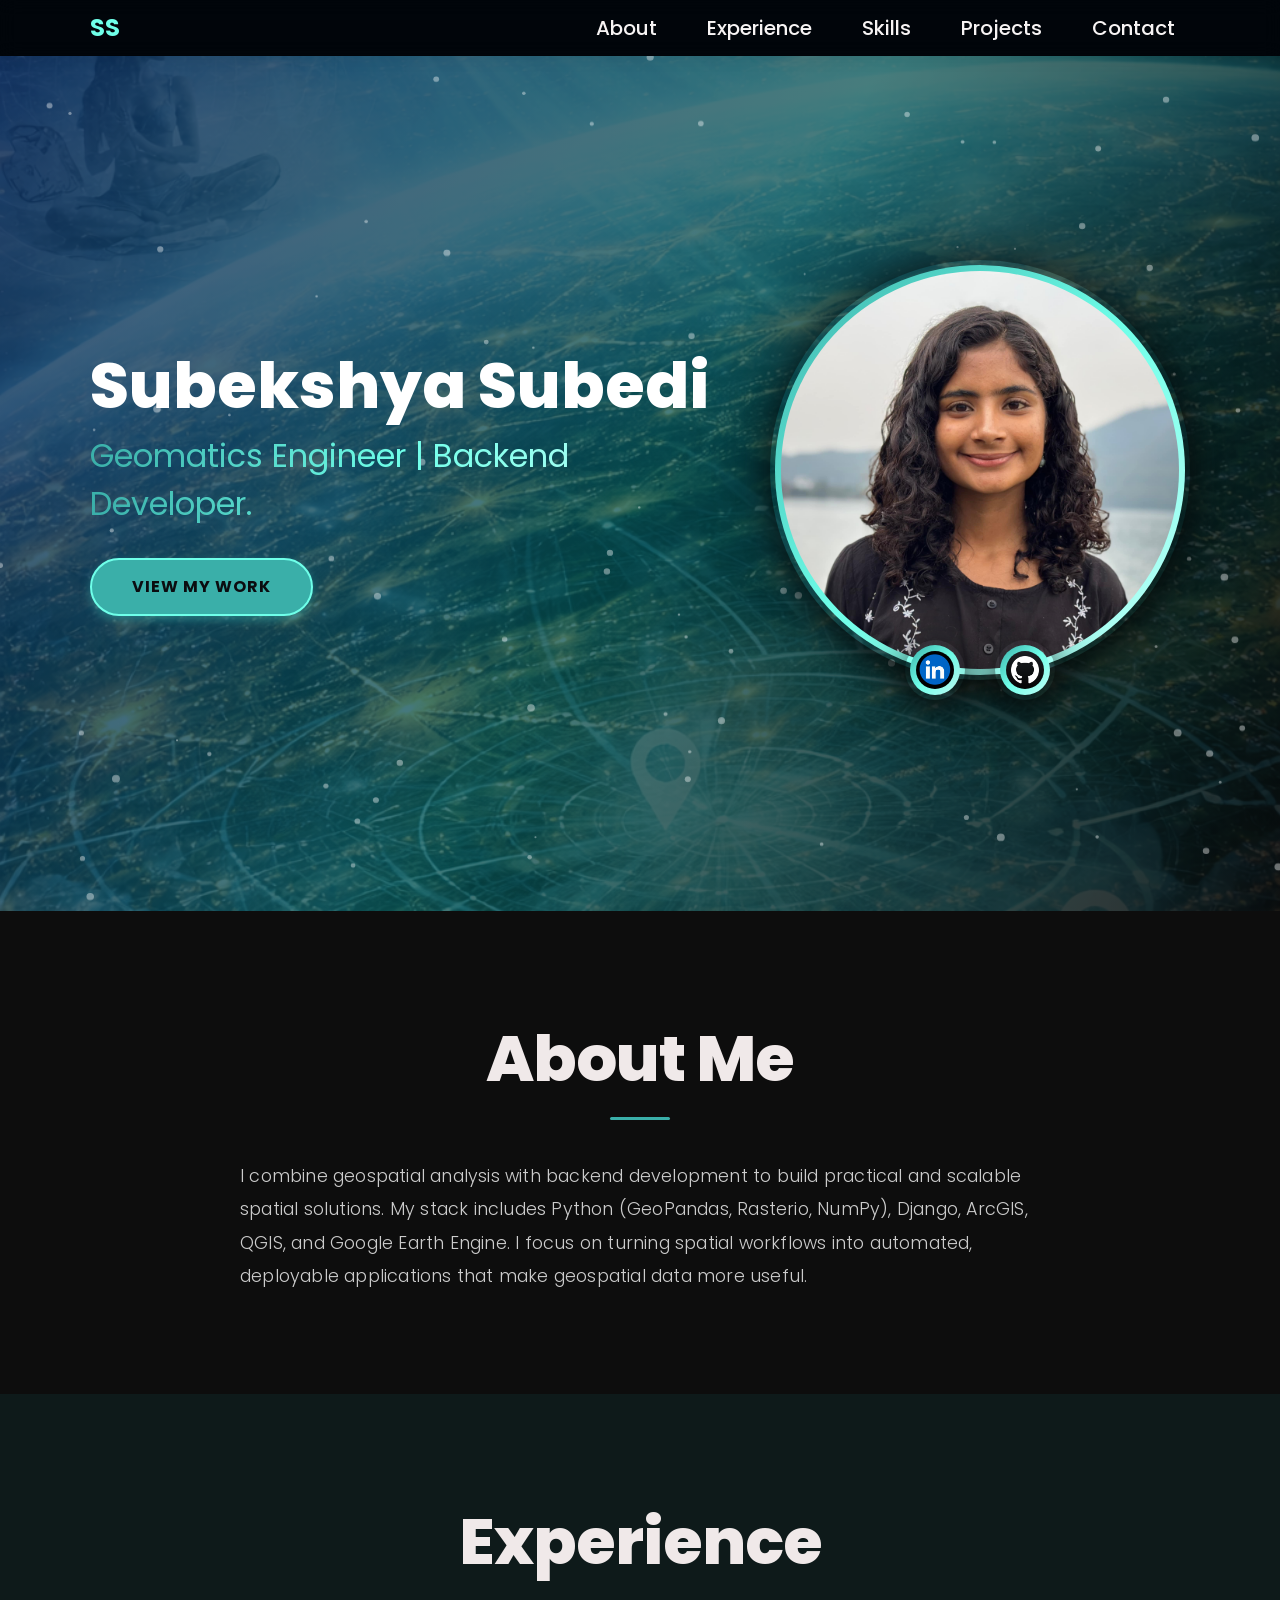
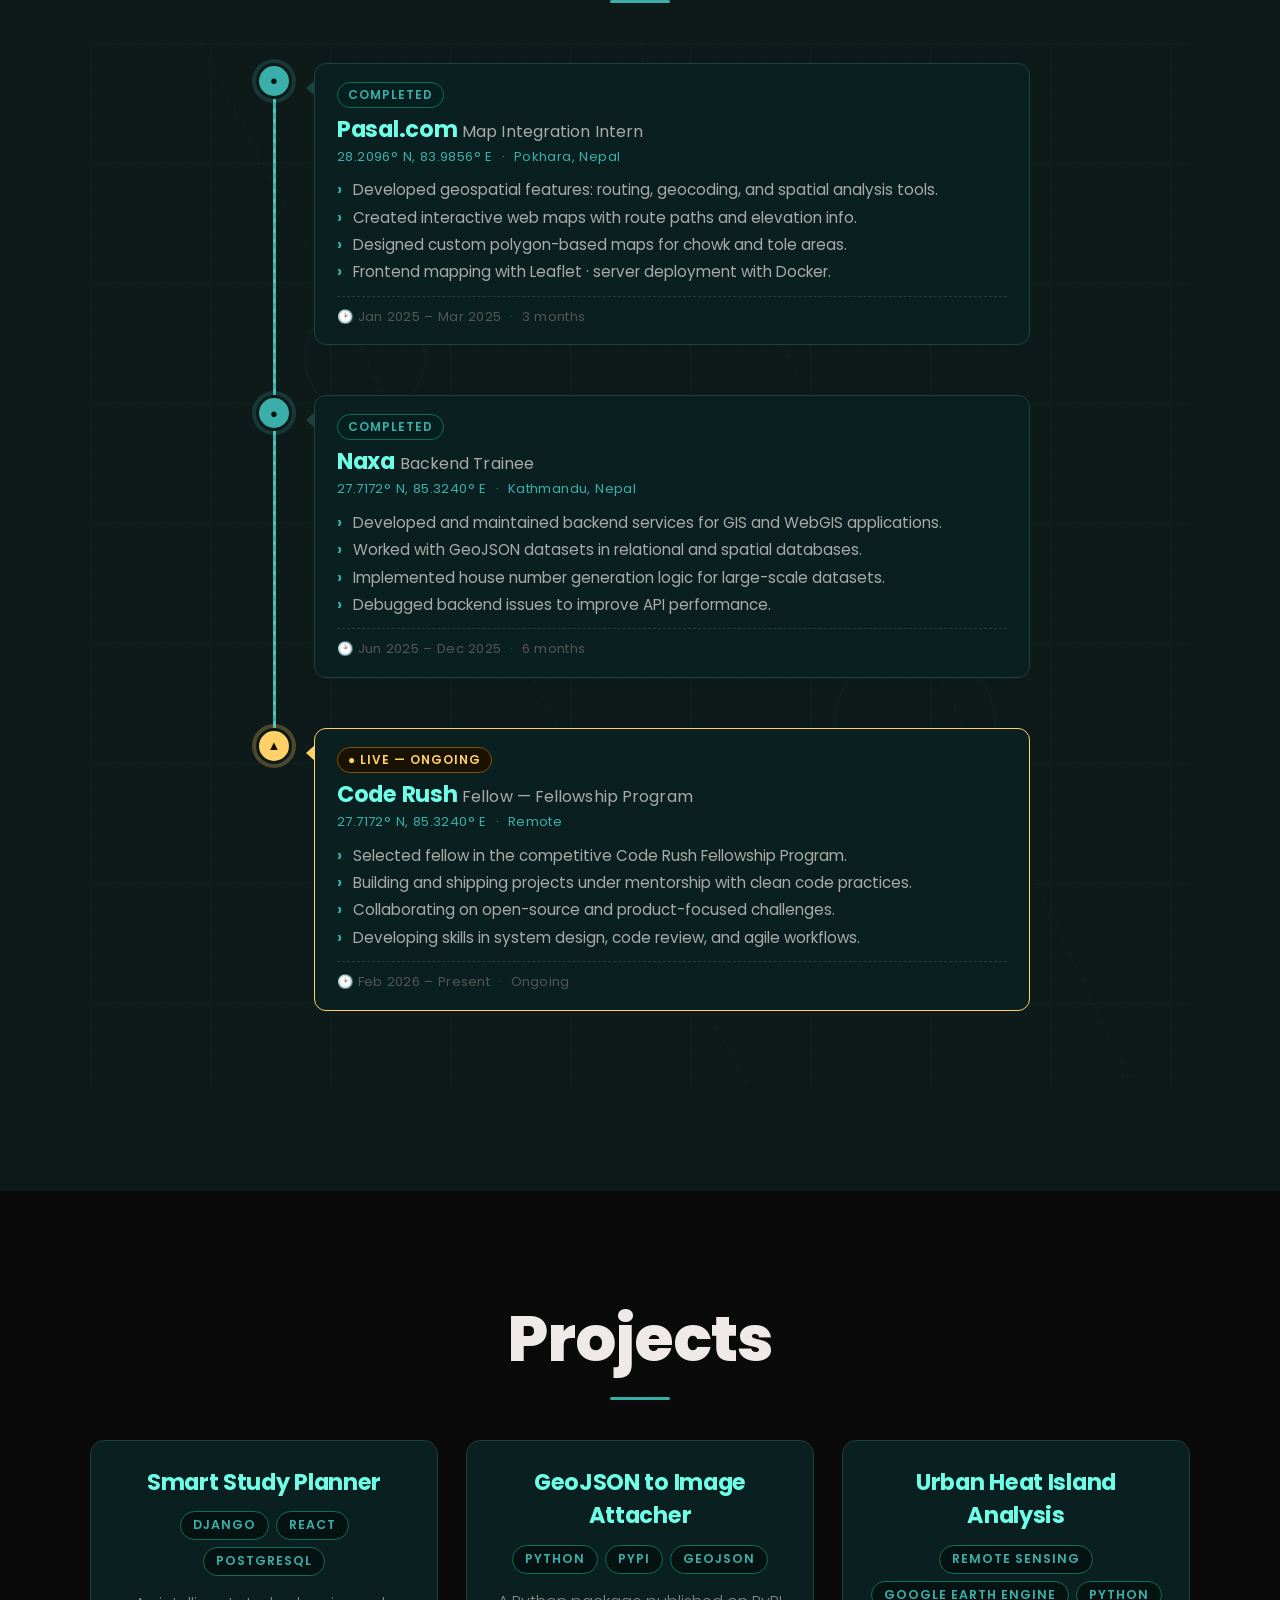
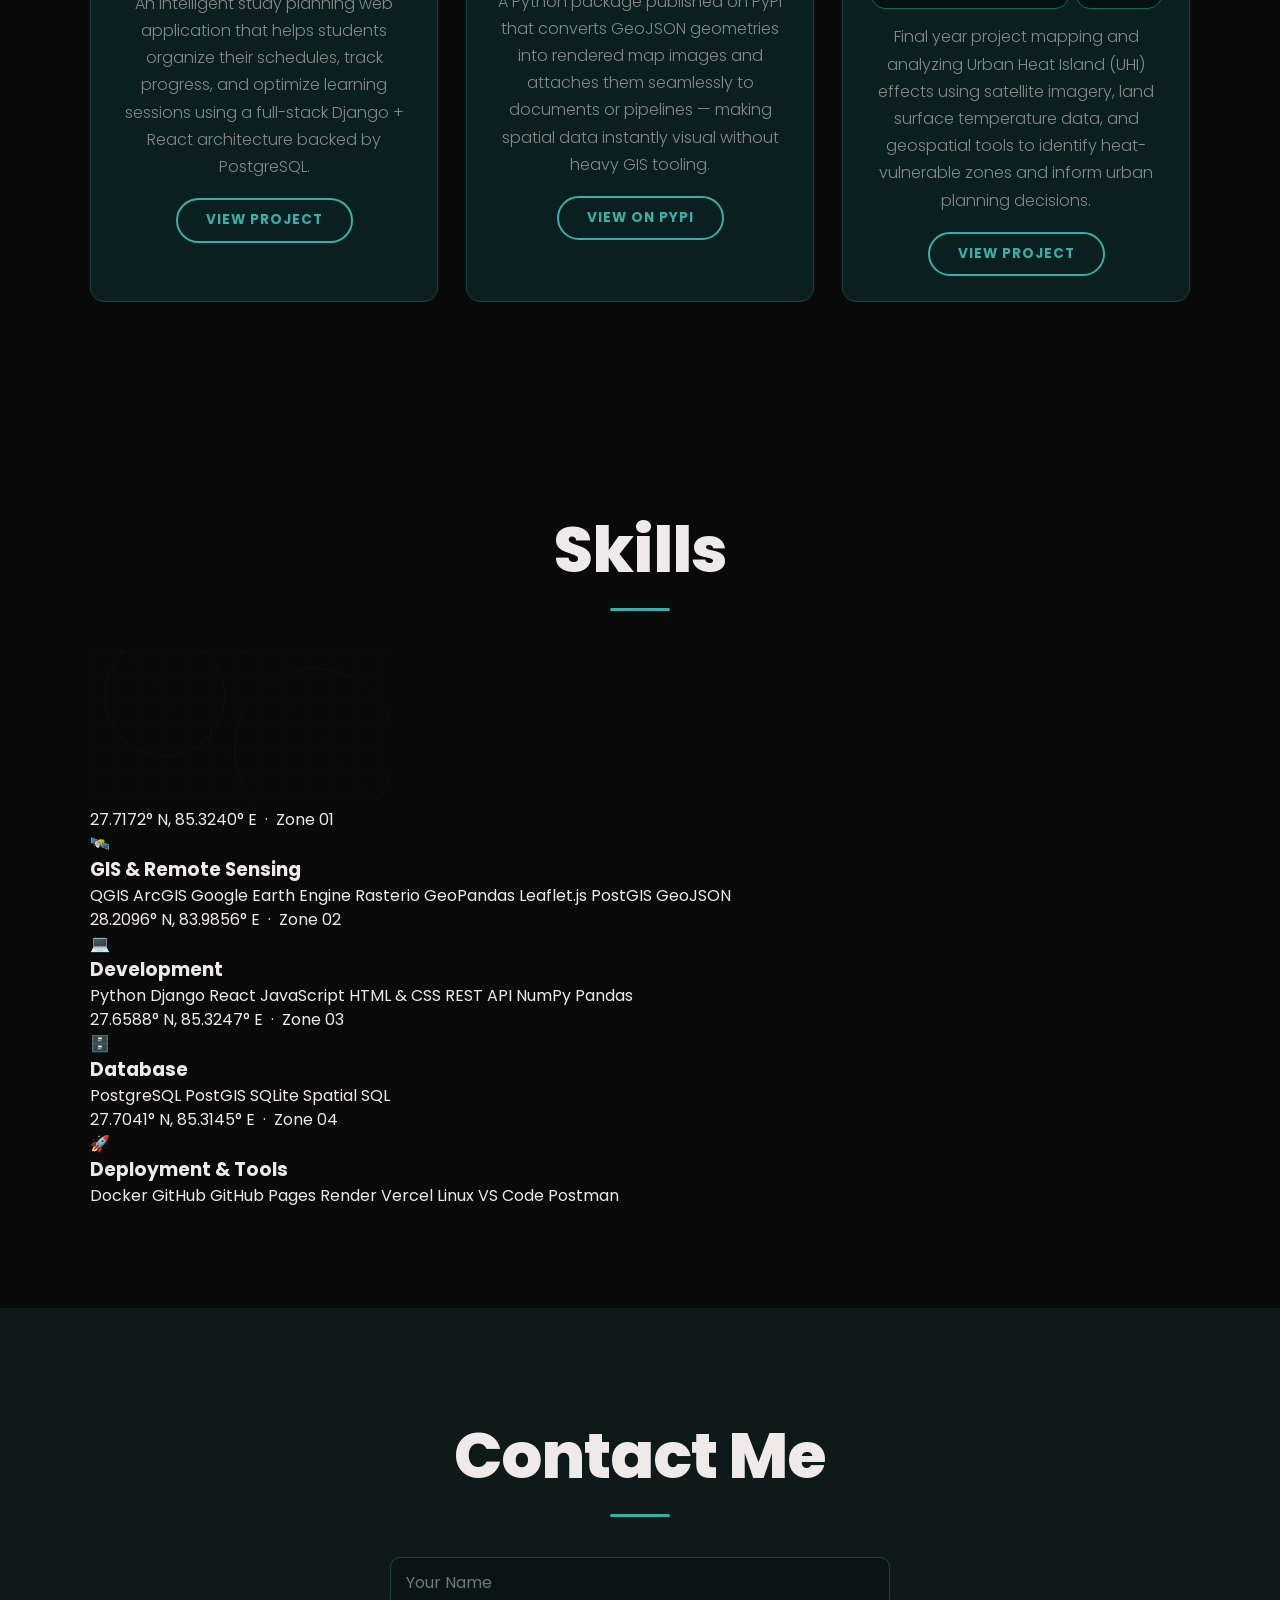
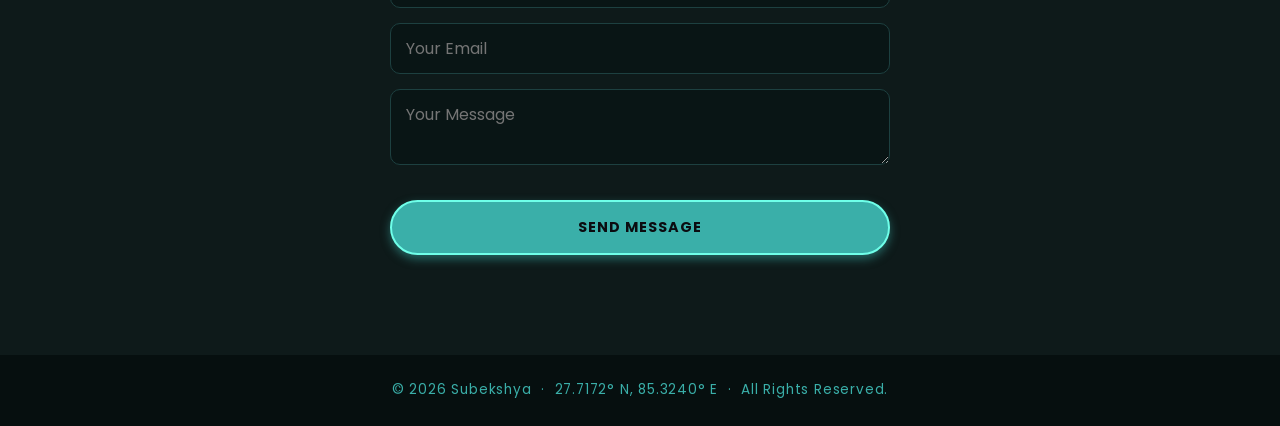
==== commit 4c25951a: "feat:added the skill section" ====
--- a/index.html
+++ b/index.html
@@ -16,6 +16,7 @@
   <link rel="stylesheet" href="css/experience.css"> <!-- experience / geo route         -->
   <link rel="stylesheet" href="css/projects.css">   <!-- project cards                  -->
   <link rel="stylesheet" href="css/contact.css">    <!-- contact form & footer          -->
+  <link rel="stylesheet" href="css/skills.css">     <!-- skills boxes                   -->
 </head>
 <body>
 
@@ -197,7 +198,7 @@
           <p>A Python package published on PyPI that converts GeoJSON geometries into rendered map images
              and attaches them seamlessly to documents or pipelines — making spatial data instantly visual
              without heavy GIS tooling.</p>
-          <a href="https://pypi.org/project/geojson-image-attacher/" target="_blank" class="btn-secondary">View on PyPI</a>
+          <a href="https://pypi.org/project/geojsonfile-image-attacher/" target="_blank" class="btn-secondary">View on PyPI</a>
         </div>
 
         <div class="project-card">
@@ -213,6 +214,108 @@
           <a href="#" class="btn-secondary">View Project</a>
         </div>
 
+      </div>
+    </div>
+  </section>
+
+  <!-- SKILLS -->
+  <section id="Skills">
+    <div class="container">
+      <h2 class="section-title">Skills</h2>
+
+      <div class="skills-map">
+        <svg class="skills-grid-bg" preserveAspectRatio="xMidYMid slice" xmlns="http://www.w3.org/2000/svg">
+          <defs>
+            <pattern id="skillsmallgrid" width="24" height="24" patternUnits="userSpaceOnUse">
+              <path d="M 24 0 L 0 0 0 24" fill="none" stroke="#3AAFA9" stroke-width="0.3"/>
+            </pattern>
+            <pattern id="skillbiggrid" width="120" height="120" patternUnits="userSpaceOnUse">
+              <rect width="120" height="120" fill="url(#skillsmallgrid)"/>
+              <path d="M 120 0 L 0 0 0 120" fill="none" stroke="#3AAFA9" stroke-width="0.6"/>
+            </pattern>
+          </defs>
+          <rect width="100%" height="100%" fill="url(#skillbiggrid)" opacity="0.08"/>
+          <line x1="10%" y1="0" x2="60%" y2="100%" stroke="#3AAFA9" stroke-width="0.4" stroke-dasharray="5,10" opacity="0.12"/>
+          <line x1="50%" y1="0" x2="95%" y2="100%" stroke="#3AAFA9" stroke-width="0.4" stroke-dasharray="5,10" opacity="0.12"/>
+          <circle cx="25%" cy="30%" r="60" fill="none" stroke="#3AAFA9" stroke-width="0.5" opacity="0.1"/>
+          <circle cx="75%" cy="65%" r="80" fill="none" stroke="#3AAFA9" stroke-width="0.5" opacity="0.1"/>
+        </svg>
+
+        <div class="skills-zones">
+
+          <!-- Zone 1 — GIS & Remote Sensing -->
+          <div class="skill-zone">
+            <p class="zone-coord">27.7172° N, 85.3240° E &nbsp;·&nbsp; Zone 01</p>
+            <div class="skill-zone-header">
+              <div class="zone-marker zone-marker--teal">🛰️</div>
+              <h3>GIS & Remote Sensing</h3>
+            </div>
+            <div class="skill-tags">
+              <span class="skill-tag">QGIS</span>
+              <span class="skill-tag">ArcGIS</span>
+              <span class="skill-tag">Google Earth Engine</span>
+              <span class="skill-tag">Rasterio</span>
+              <span class="skill-tag">GeoPandas</span>
+              <span class="skill-tag">Leaflet.js</span>
+              <span class="skill-tag">PostGIS</span>
+              <span class="skill-tag">GeoJSON</span>
+            </div>
+          </div>
+
+          <!-- Zone 2 — Development -->
+          <div class="skill-zone">
+            <p class="zone-coord">28.2096° N, 83.9856° E &nbsp;·&nbsp; Zone 02</p>
+            <div class="skill-zone-header">
+              <div class="zone-marker zone-marker--yellow">💻</div>
+              <h3>Development</h3>
+            </div>
+            <div class="skill-tags">
+              <span class="skill-tag">Python</span>
+              <span class="skill-tag">Django</span>
+              <span class="skill-tag">React</span>
+              <span class="skill-tag">JavaScript</span>
+              <span class="skill-tag">HTML & CSS</span>
+              <span class="skill-tag">REST API</span>
+              <span class="skill-tag">NumPy</span>
+              <span class="skill-tag">Pandas</span>
+            </div>
+          </div>
+
+          <!-- Zone 3 — Database -->
+          <div class="skill-zone">
+            <p class="zone-coord">27.6588° N, 85.3247° E &nbsp;·&nbsp; Zone 03</p>
+            <div class="skill-zone-header">
+              <div class="zone-marker zone-marker--blue">🗄️</div>
+              <h3>Database</h3>
+            </div>
+            <div class="skill-tags">
+              <span class="skill-tag">PostgreSQL</span>
+              <span class="skill-tag">PostGIS</span>
+              <span class="skill-tag">SQLite</span>
+              <span class="skill-tag">Spatial SQL</span>
+            </div>
+          </div>
+
+          <!-- Zone 4 — Deployment & Tools -->
+          <div class="skill-zone">
+            <p class="zone-coord">27.7041° N, 85.3145° E &nbsp;·&nbsp; Zone 04</p>
+            <div class="skill-zone-header">
+              <div class="zone-marker zone-marker--green">🚀</div>
+              <h3>Deployment & Tools</h3>
+            </div>
+            <div class="skill-tags">
+              <span class="skill-tag">Docker</span>
+              <span class="skill-tag">GitHub</span>
+              <span class="skill-tag">GitHub Pages</span>
+              <span class="skill-tag">Render</span>
+              <span class="skill-tag">Vercel</span>
+              <span class="skill-tag">Linux</span>
+              <span class="skill-tag">VS Code</span>
+              <span class="skill-tag">Postman</span>
+            </div>
+          </div>
+
+        </div>
       </div>
     </div>
   </section>
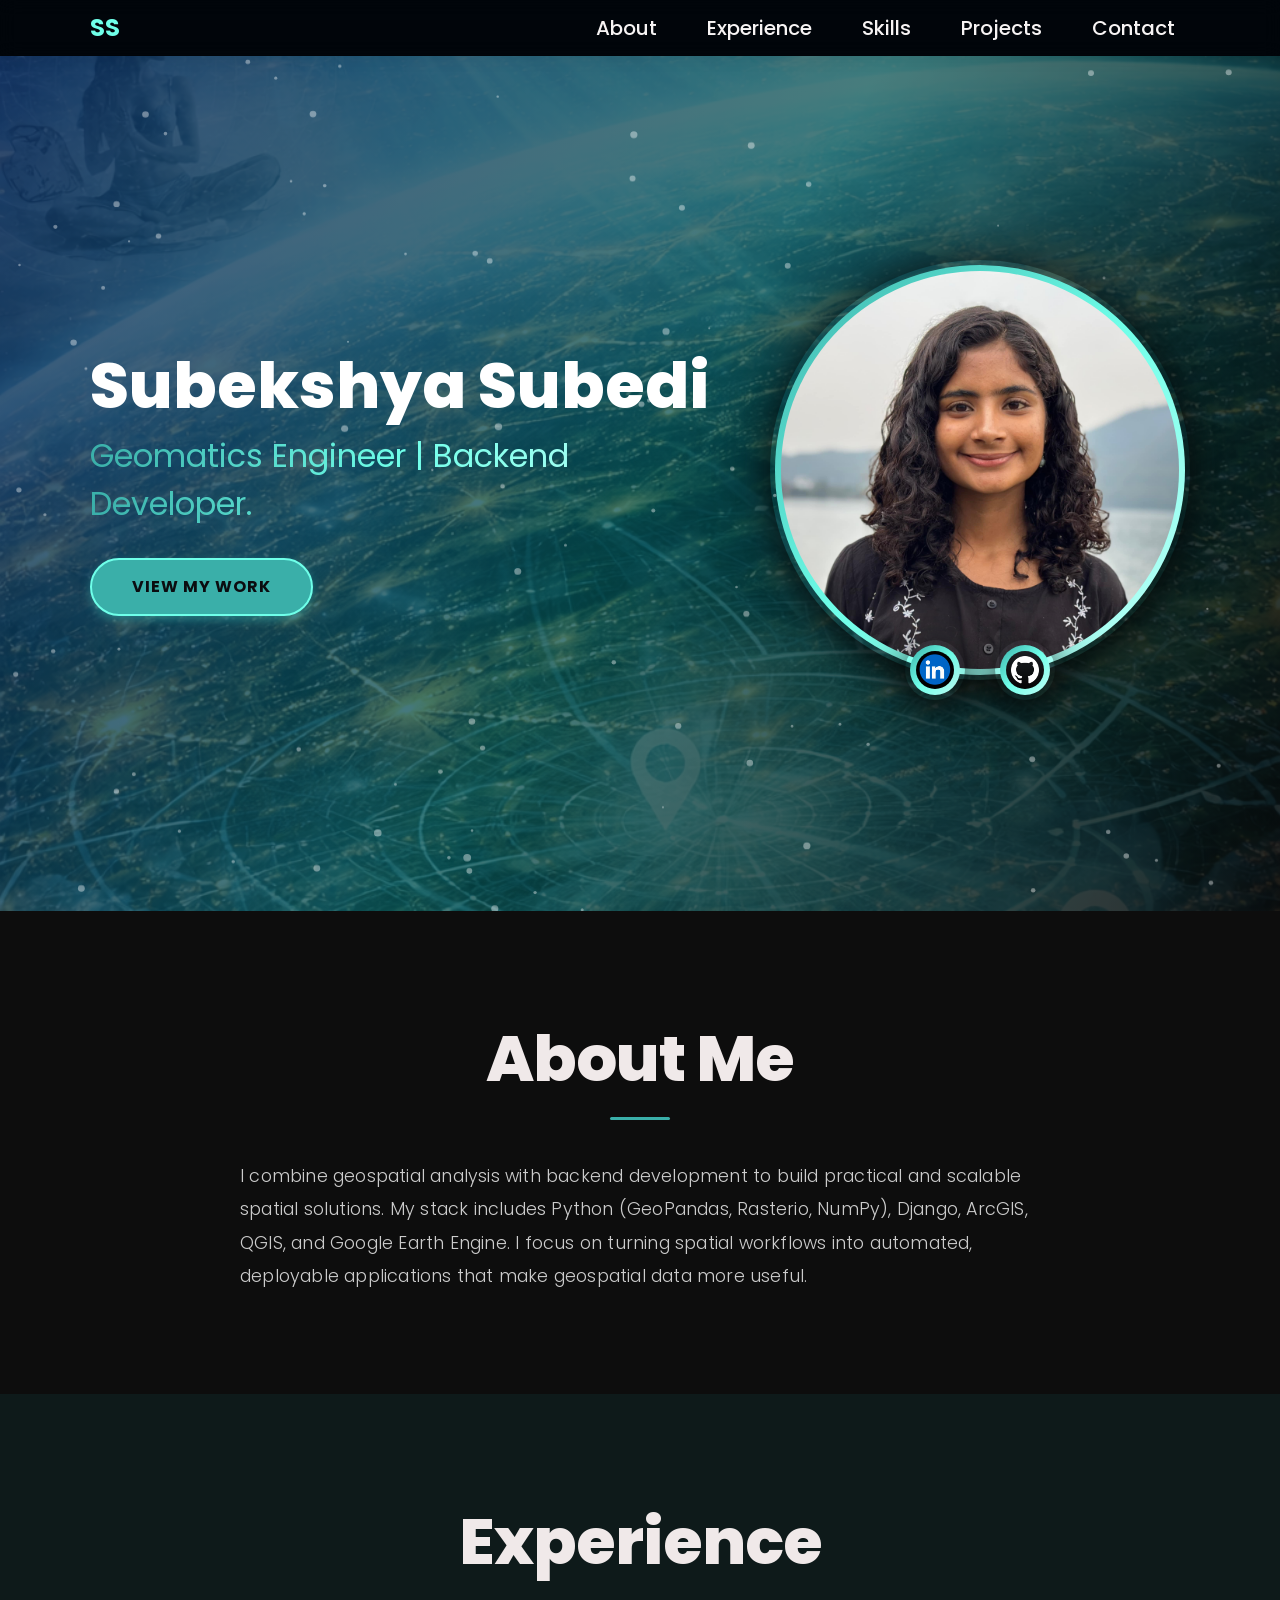
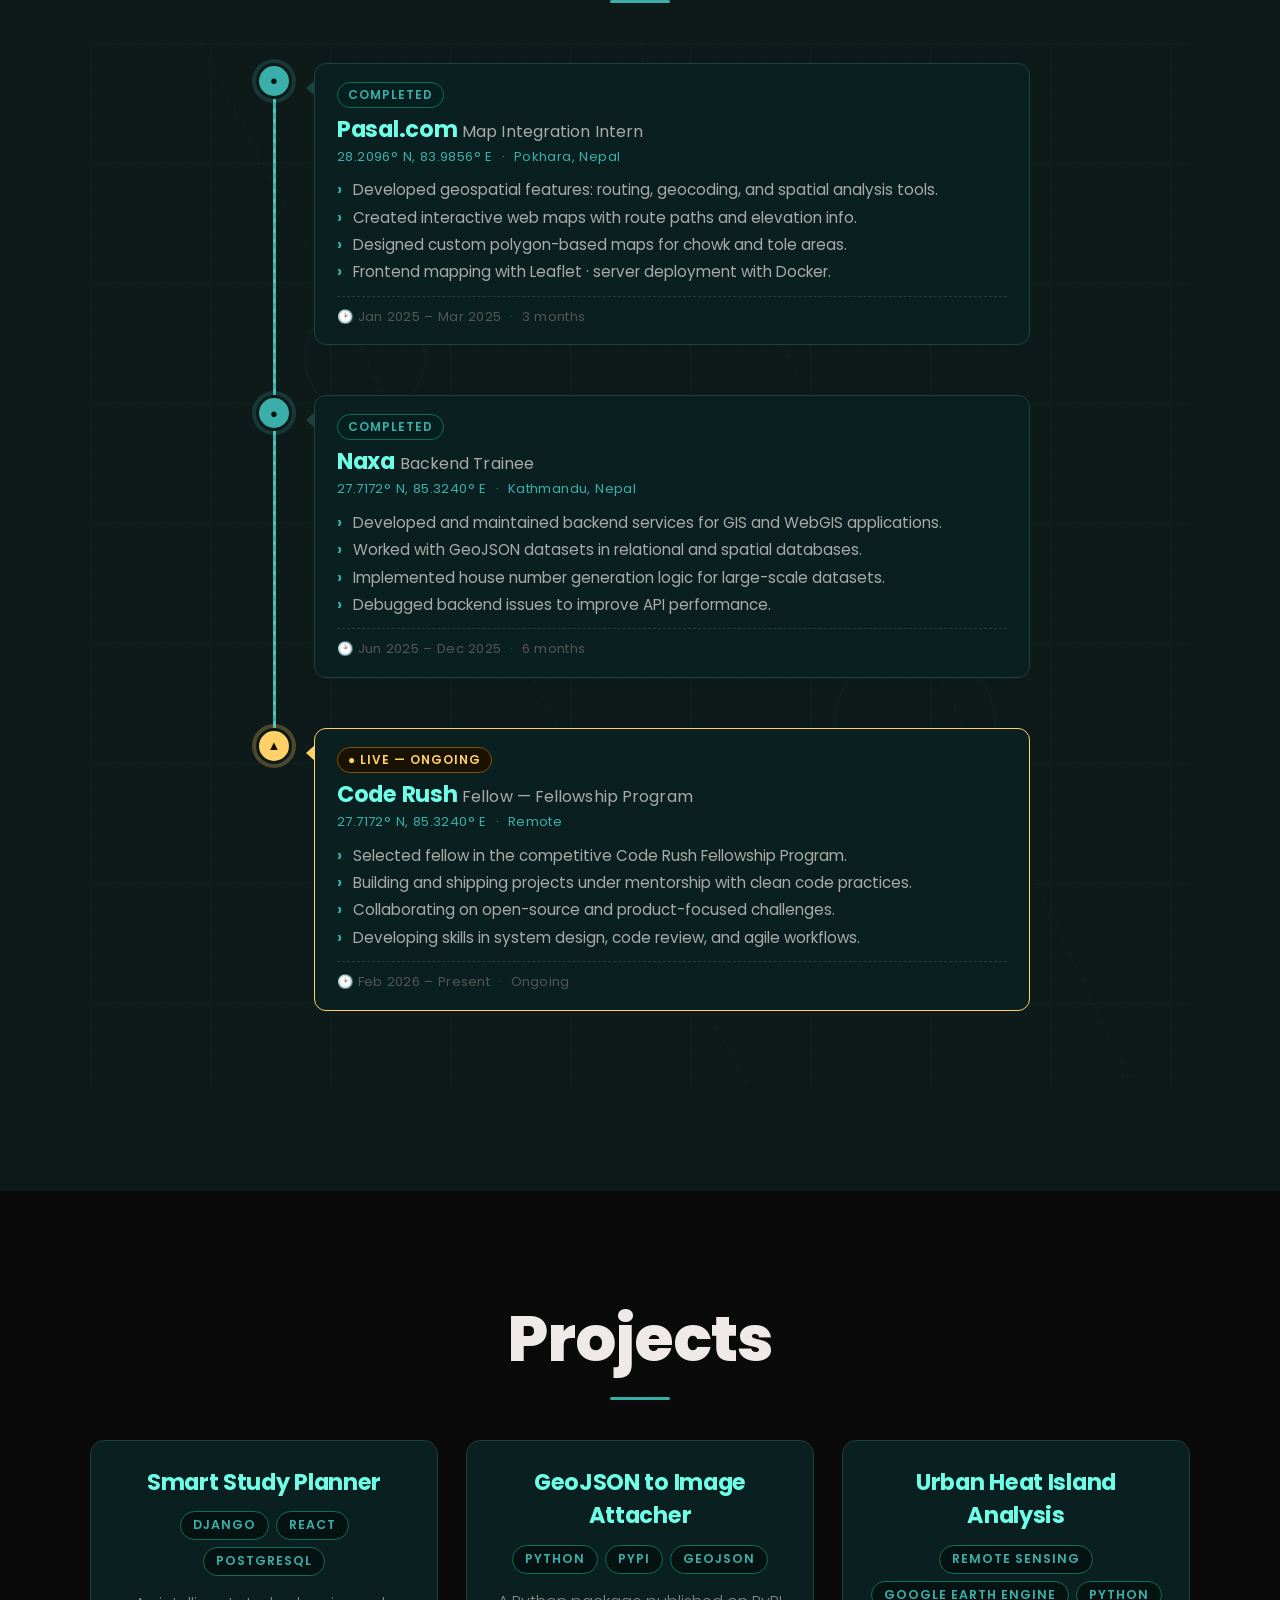
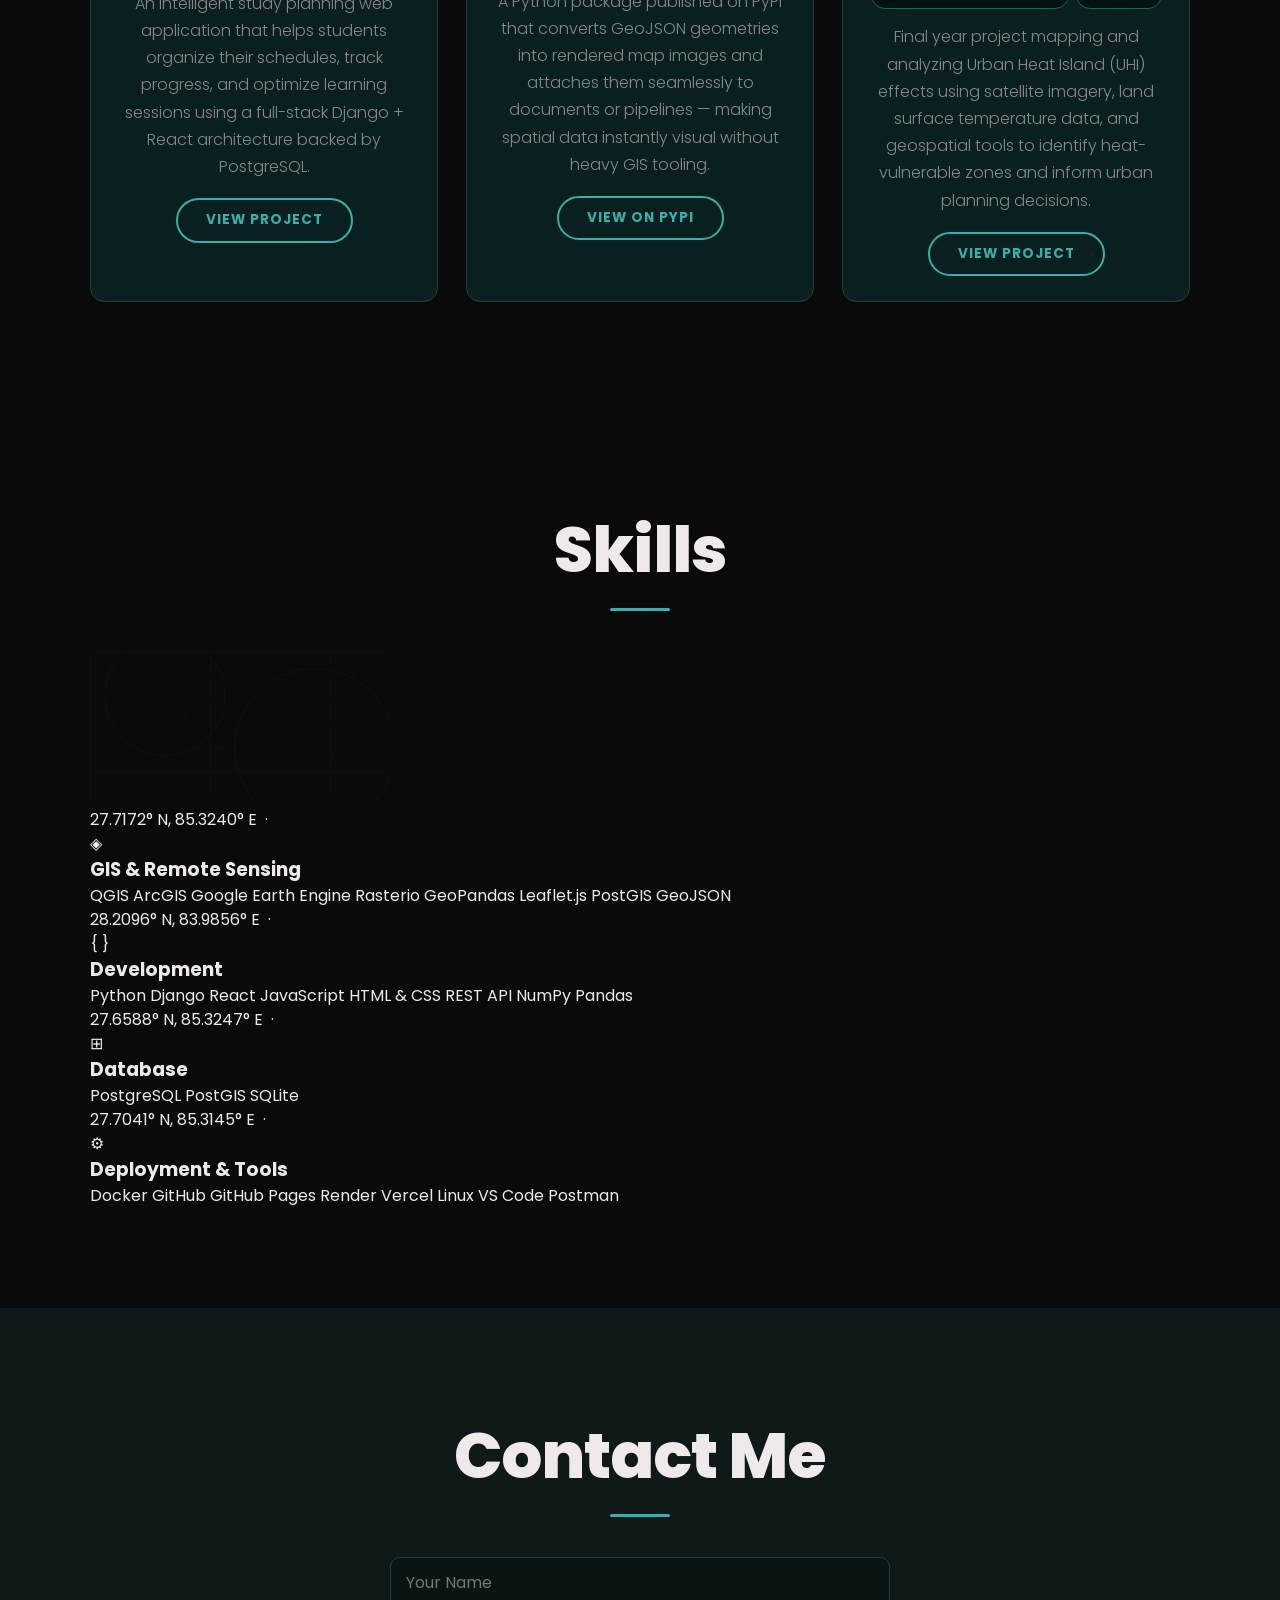
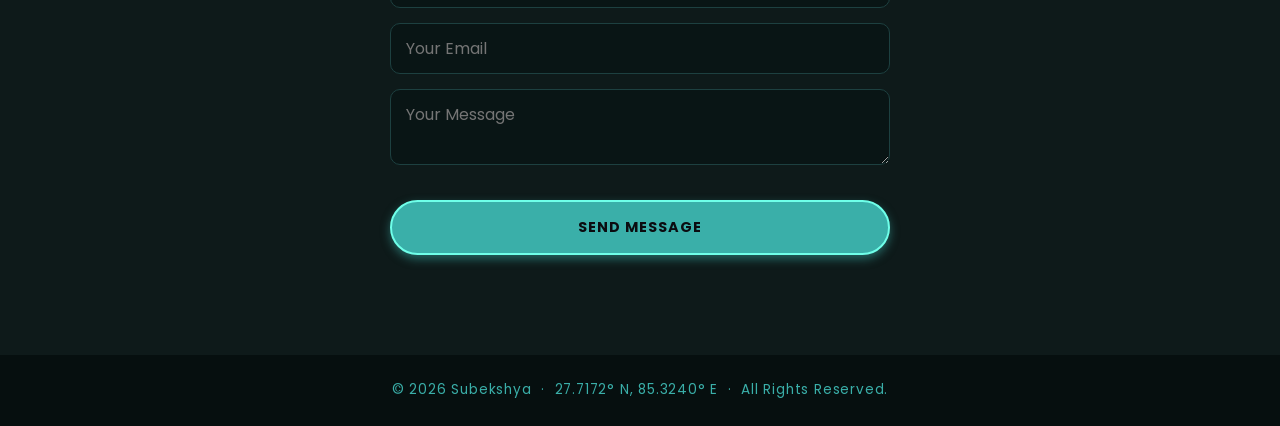
==== commit e02a50db: "fix:minor issues" ====
--- a/index.html
+++ b/index.html
@@ -245,9 +245,9 @@
 
           <!-- Zone 1 — GIS & Remote Sensing -->
           <div class="skill-zone">
-            <p class="zone-coord">27.7172° N, 85.3240° E &nbsp;·&nbsp; Zone 01</p>
+            <p class="zone-coord">27.7172° N, 85.3240° E &nbsp;·&nbsp; </p>
             <div class="skill-zone-header">
-              <div class="zone-marker zone-marker--teal">🛰️</div>
+            <div class="zone-marker zone-marker--teal">◈</div>
               <h3>GIS & Remote Sensing</h3>
             </div>
             <div class="skill-tags">
@@ -264,9 +264,9 @@
 
           <!-- Zone 2 — Development -->
           <div class="skill-zone">
-            <p class="zone-coord">28.2096° N, 83.9856° E &nbsp;·&nbsp; Zone 02</p>
+            <p class="zone-coord">28.2096° N, 83.9856° E &nbsp;·&nbsp; </p>
             <div class="skill-zone-header">
-              <div class="zone-marker zone-marker--yellow">💻</div>
+            <div class="zone-marker zone-marker--yellow">{ }</div> <!-- Dev -->
               <h3>Development</h3>
             </div>
             <div class="skill-tags">
@@ -283,24 +283,23 @@
 
           <!-- Zone 3 — Database -->
           <div class="skill-zone">
-            <p class="zone-coord">27.6588° N, 85.3247° E &nbsp;·&nbsp; Zone 03</p>
+            <p class="zone-coord">27.6588° N, 85.3247° E &nbsp;·&nbsp; </p>
             <div class="skill-zone-header">
-              <div class="zone-marker zone-marker--blue">🗄️</div>
+            <div class="zone-marker zone-marker--blue">⊞</div>    <!-- DB -->
               <h3>Database</h3>
             </div>
             <div class="skill-tags">
               <span class="skill-tag">PostgreSQL</span>
               <span class="skill-tag">PostGIS</span>
               <span class="skill-tag">SQLite</span>
-              <span class="skill-tag">Spatial SQL</span>
             </div>
           </div>
 
           <!-- Zone 4 — Deployment & Tools -->
           <div class="skill-zone">
-            <p class="zone-coord">27.7041° N, 85.3145° E &nbsp;·&nbsp; Zone 04</p>
+            <p class="zone-coord">27.7041° N, 85.3145° E &nbsp;·&nbsp; </p>
             <div class="skill-zone-header">
-              <div class="zone-marker zone-marker--green">🚀</div>
+            <div class="zone-marker zone-marker--green">⚙</div>   <!-- gear -->
               <h3>Deployment & Tools</h3>
             </div>
             <div class="skill-tags">
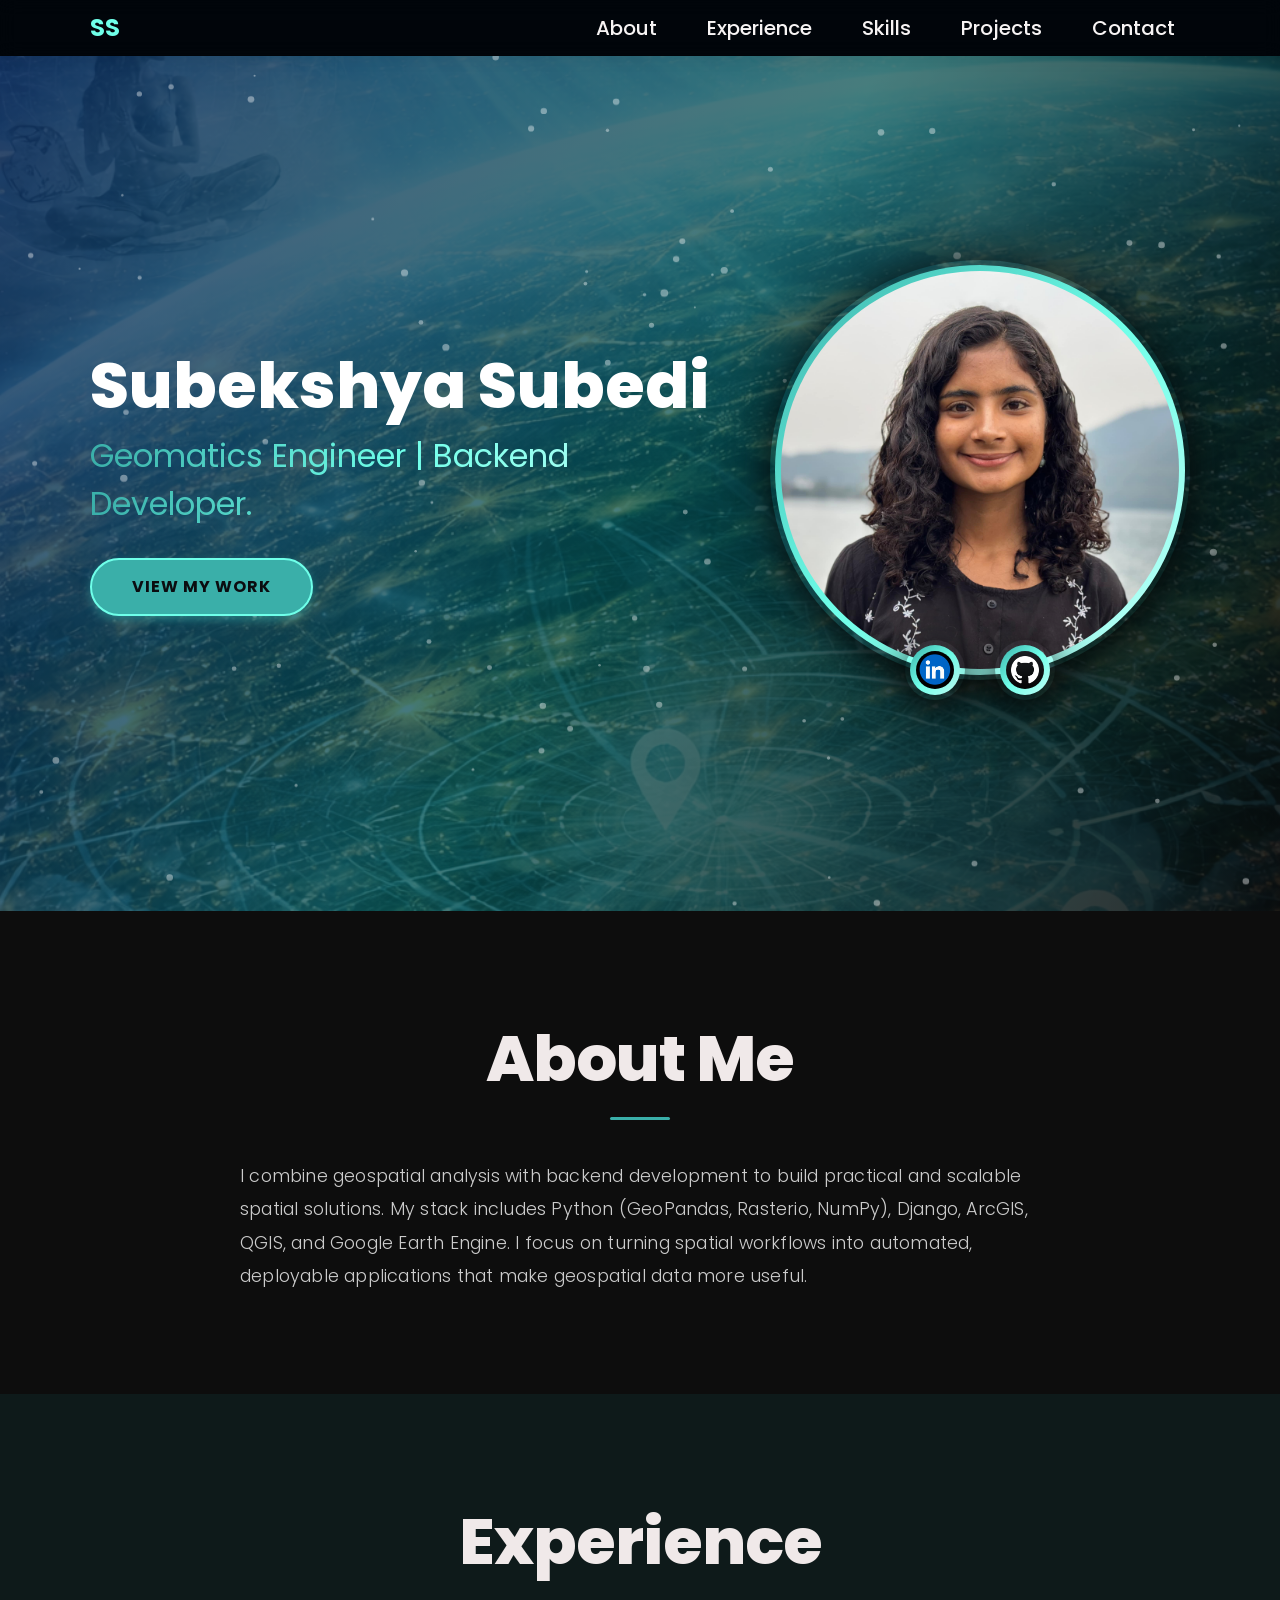
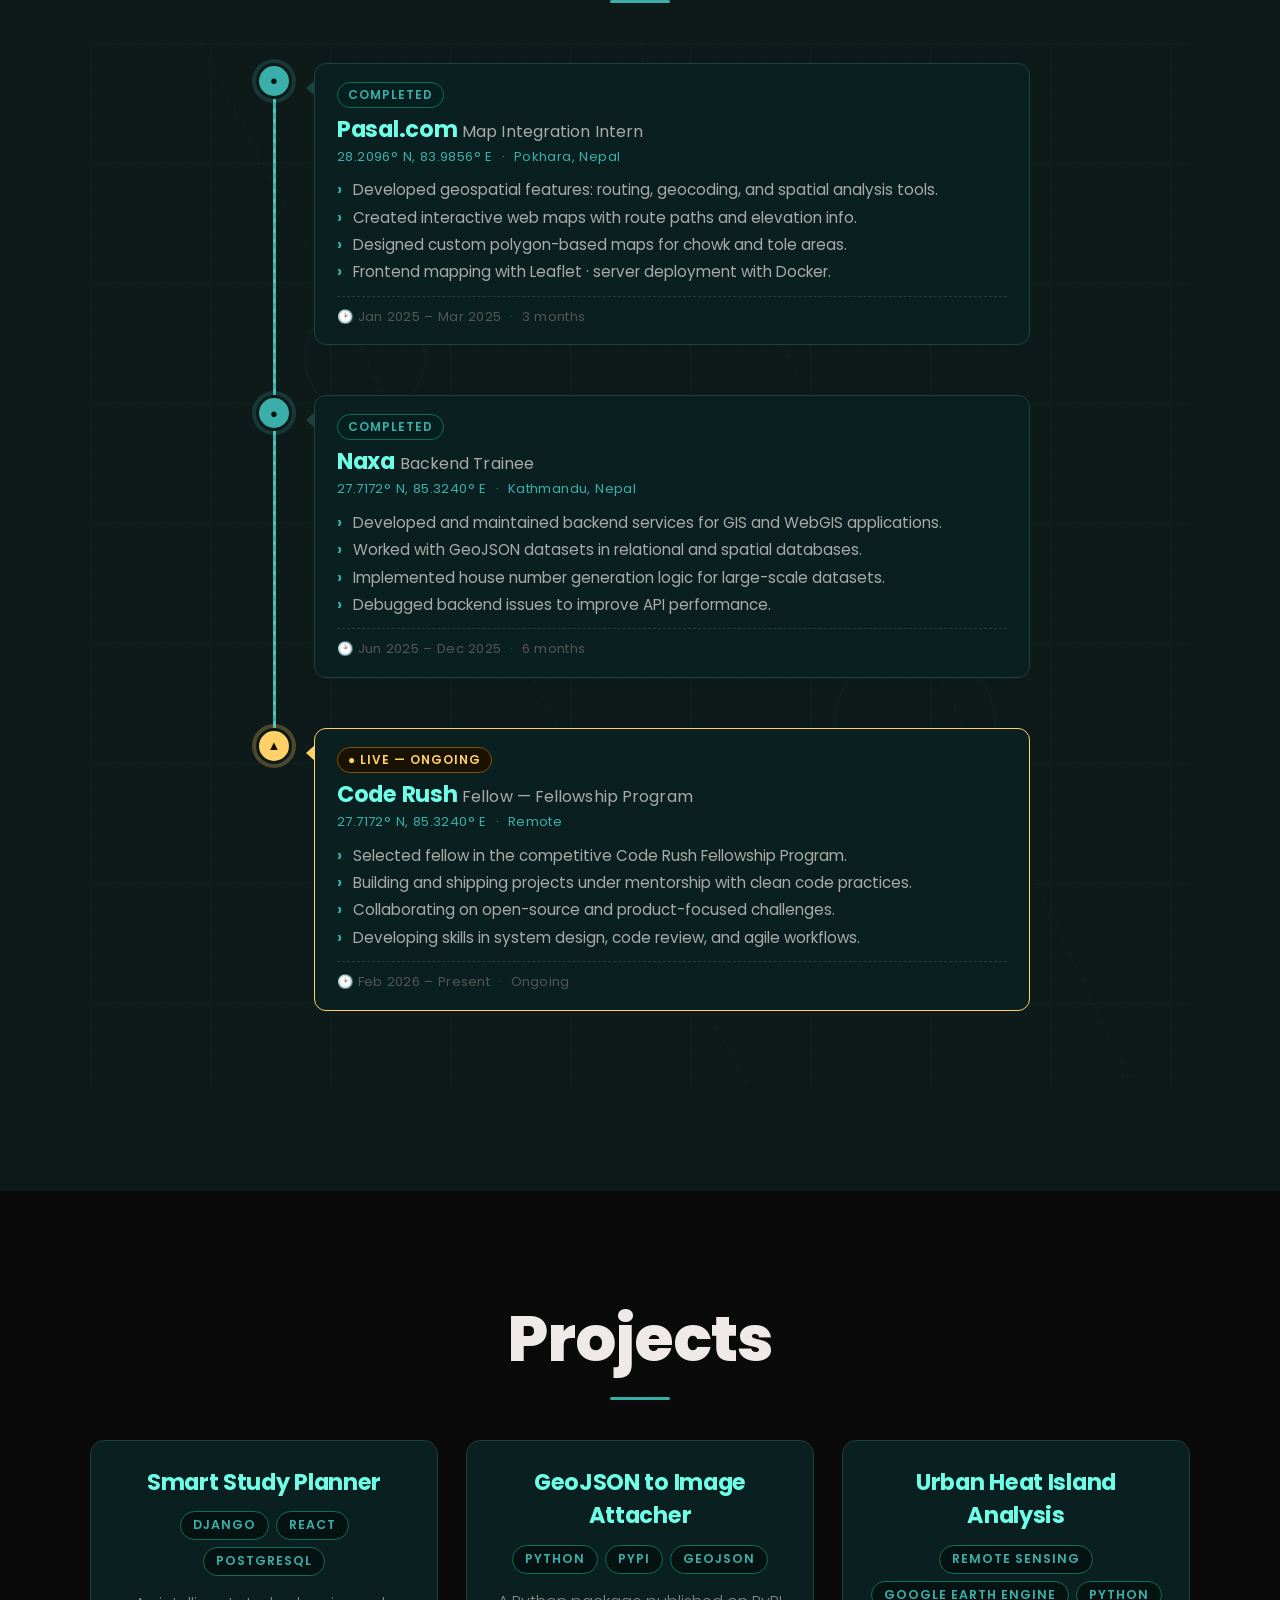
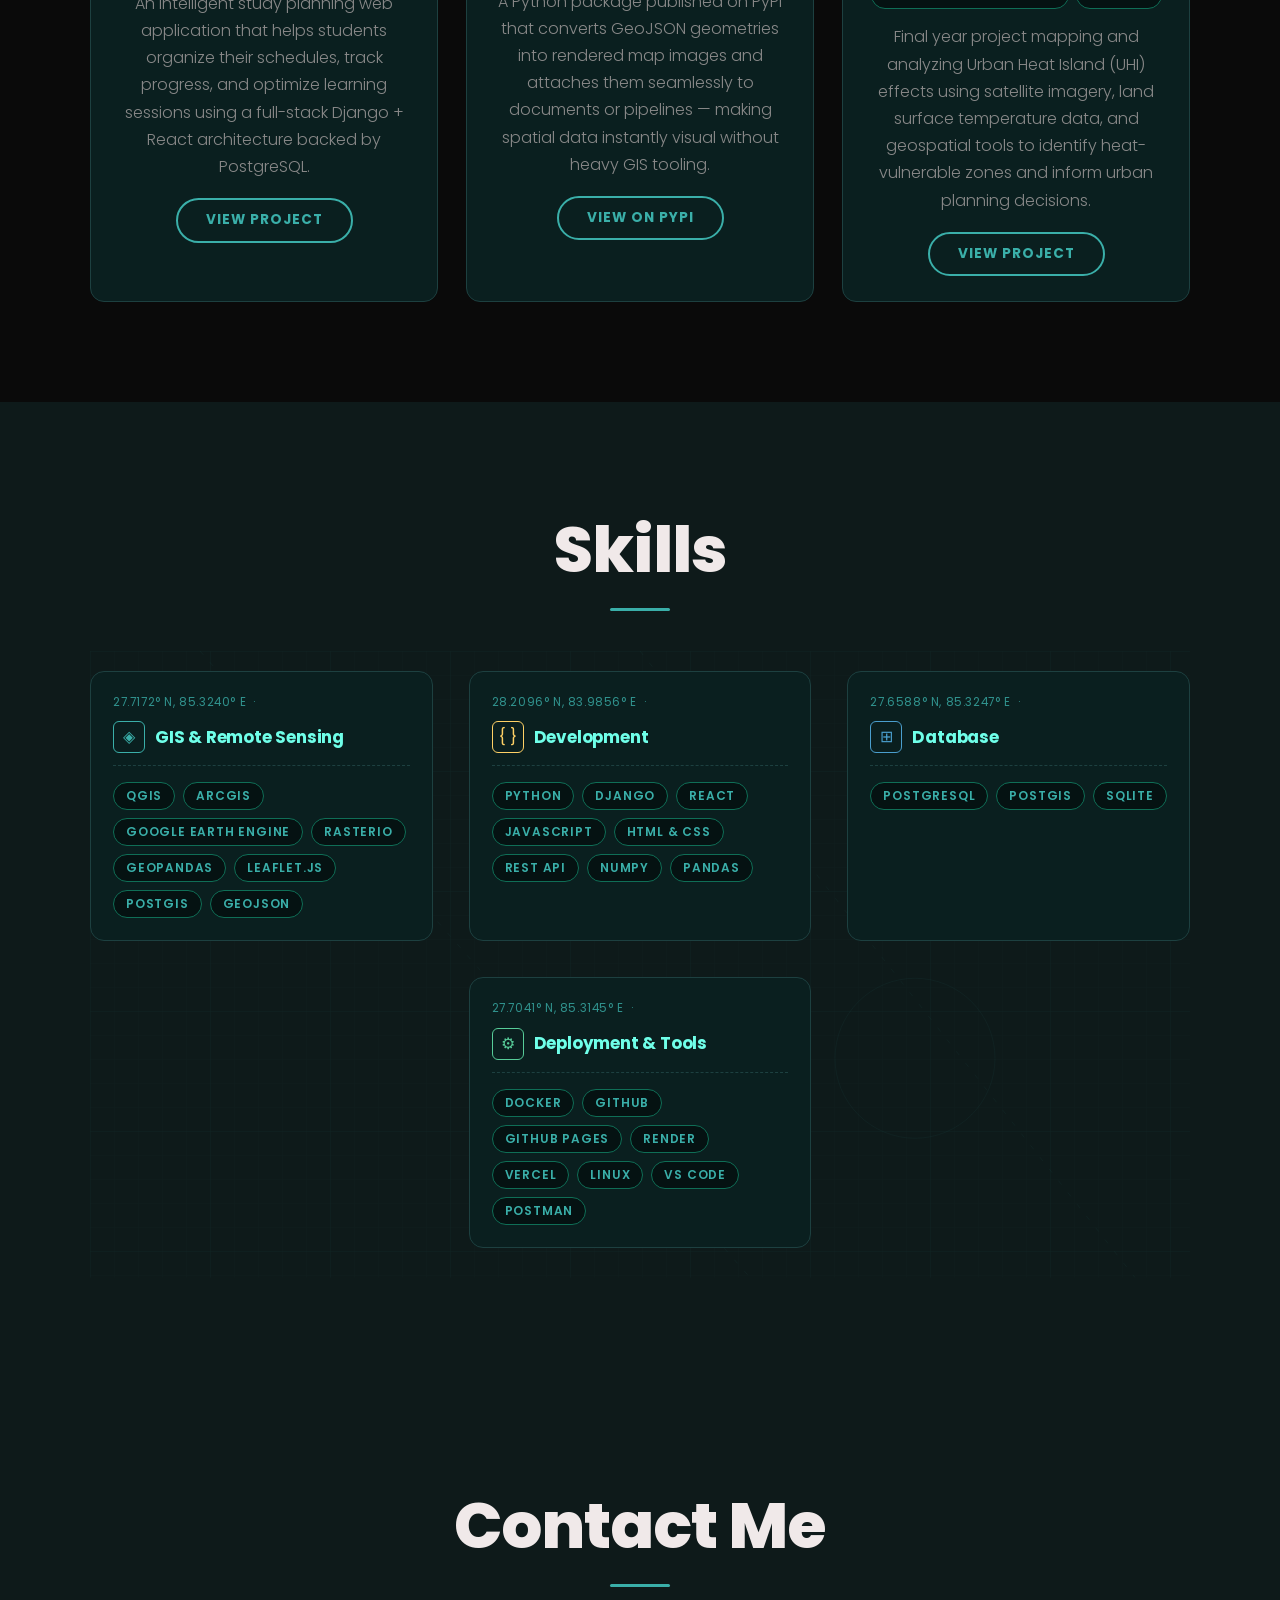
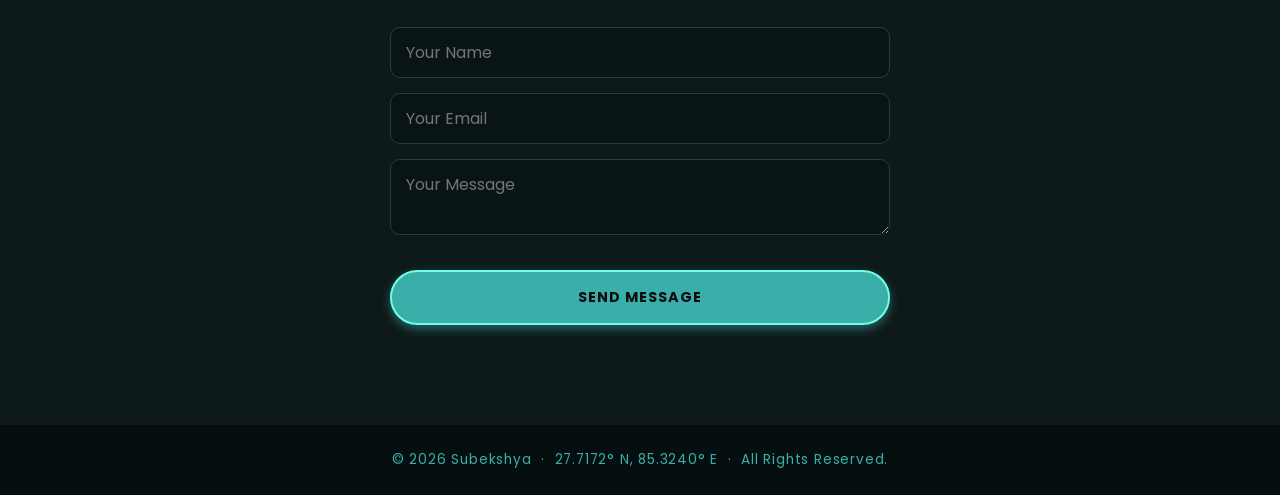
==== commit fd5002ad: "fix:minor issues" ====
--- a/index.html
+++ b/index.html
@@ -16,7 +16,7 @@
   <link rel="stylesheet" href="css/experience.css"> <!-- experience / geo route         -->
   <link rel="stylesheet" href="css/projects.css">   <!-- project cards                  -->
   <link rel="stylesheet" href="css/contact.css">    <!-- contact form & footer          -->
-  <link rel="stylesheet" href="css/skills.css">     <!-- skills boxes                   -->
+  <link rel="stylesheet" href="css/Skills.css">     <!-- skills boxes                   -->
 </head>
 <body>
 
--- a/css/Skills.css
+++ b/css/Skills.css
@@ -0,0 +1,138 @@
+/* ── SKILLS ── */
+#Skills {
+  background: #0e1a1a;
+  padding: 100px 0;
+}
+
+.skills-map {
+  position: relative;
+  width: 100%;
+  padding: 20px 0 30px;
+}
+
+/* same geo grid background as experience */
+.skills-grid-bg {
+  position: absolute;
+  inset: 0;
+  width: 100%;
+  height: 100%;
+  pointer-events: none;
+  z-index: 0;
+}
+
+.skills-zones {
+  position: relative;
+  z-index: 2;
+  display: grid;
+  grid-template-columns: repeat(3, 1fr);
+  gap: 36px;
+  max-width: 1100px;
+  margin: 0 auto;
+}
+
+/* last box alone on its row — center it */
+.skill-zone:last-child {
+  grid-column: 2 / 3;
+}
+
+@media (max-width: 900px) {
+  .skills-zones {
+    grid-template-columns: repeat(2, 1fr);
+  }
+  .skill-zone:last-child {
+    grid-column: 1 / -1;
+    max-width: 400px;
+    margin: 0 auto;
+    width: 100%;
+  }
+}
+
+/* each box = a "zone" on the map */
+.skill-zone {
+  background: #0a1f1f;
+  border: 1px solid #1d4040;
+  border-radius: 14px;
+  padding: 22px;
+  position: relative;
+  transition: all 0.3s ease;
+}
+
+.skill-zone:hover {
+  transform: translateY(-6px);
+  border-color: #3AAFA9;
+  box-shadow: 0 8px 30px rgba(58,175,169,0.15);
+}
+
+/* top-left zone coordinate label */
+.zone-coord {
+  font-size: 0.72rem;
+  color: #3AAFA9;
+  font-family: 'Poppins', sans-serif;
+  font-weight: 400;
+  letter-spacing: 0.6px;
+  margin-bottom: 10px;
+  opacity: 0.8;
+}
+
+.skill-zone-header {
+  display: flex;
+  align-items: center;
+  gap: 10px;
+  margin-bottom: 16px;
+  padding-bottom: 12px;
+  border-bottom: 1px dashed #1d4040;
+}
+
+/* coloured zone marker — like a map pin marker */
+/* coloured zone marker — like a map pin marker */
+.zone-marker {
+  width: 32px;
+  height: 32px;
+  border-radius: 6px;
+  display: flex;
+  align-items: center;
+  justify-content: center;
+  font-size: 1rem;
+  flex-shrink: 0;
+  background: transparent;
+  border: 1.5px solid currentColor;
+}
+
+.zone-marker--teal   { color: #3AAFA9; }
+.zone-marker--yellow { color: #FFD166; }
+.zone-marker--blue   { color: #4A9ECD; }
+.zone-marker--green  { color: #57CC99; }
+
+.skill-zone-header h3 {
+  font-size: 1.05rem;
+  font-weight: 700;
+  color: #6FFFE9;
+  font-family: 'Poppins', sans-serif;
+  letter-spacing: -0.2px;
+}
+
+.skill-tags {
+  display: flex;
+  flex-wrap: wrap;
+  gap: 8px;
+}
+
+.skill-tag {
+  background: #051212;
+  color: #3AAFA9;
+  font-size: 0.75rem;
+  font-weight: 600;
+  letter-spacing: 0.8px;
+  padding: 4px 12px;
+  border-radius: 50px;
+  border: 1px solid #0F6E56;
+  text-transform: uppercase;
+  font-family: 'Poppins', sans-serif;
+  transition: all 0.2s ease;
+}
+
+.skill-tag:hover {
+  background: #3AAFA9;
+  color: #051212;
+  border-color: #3AAFA9;
+}
